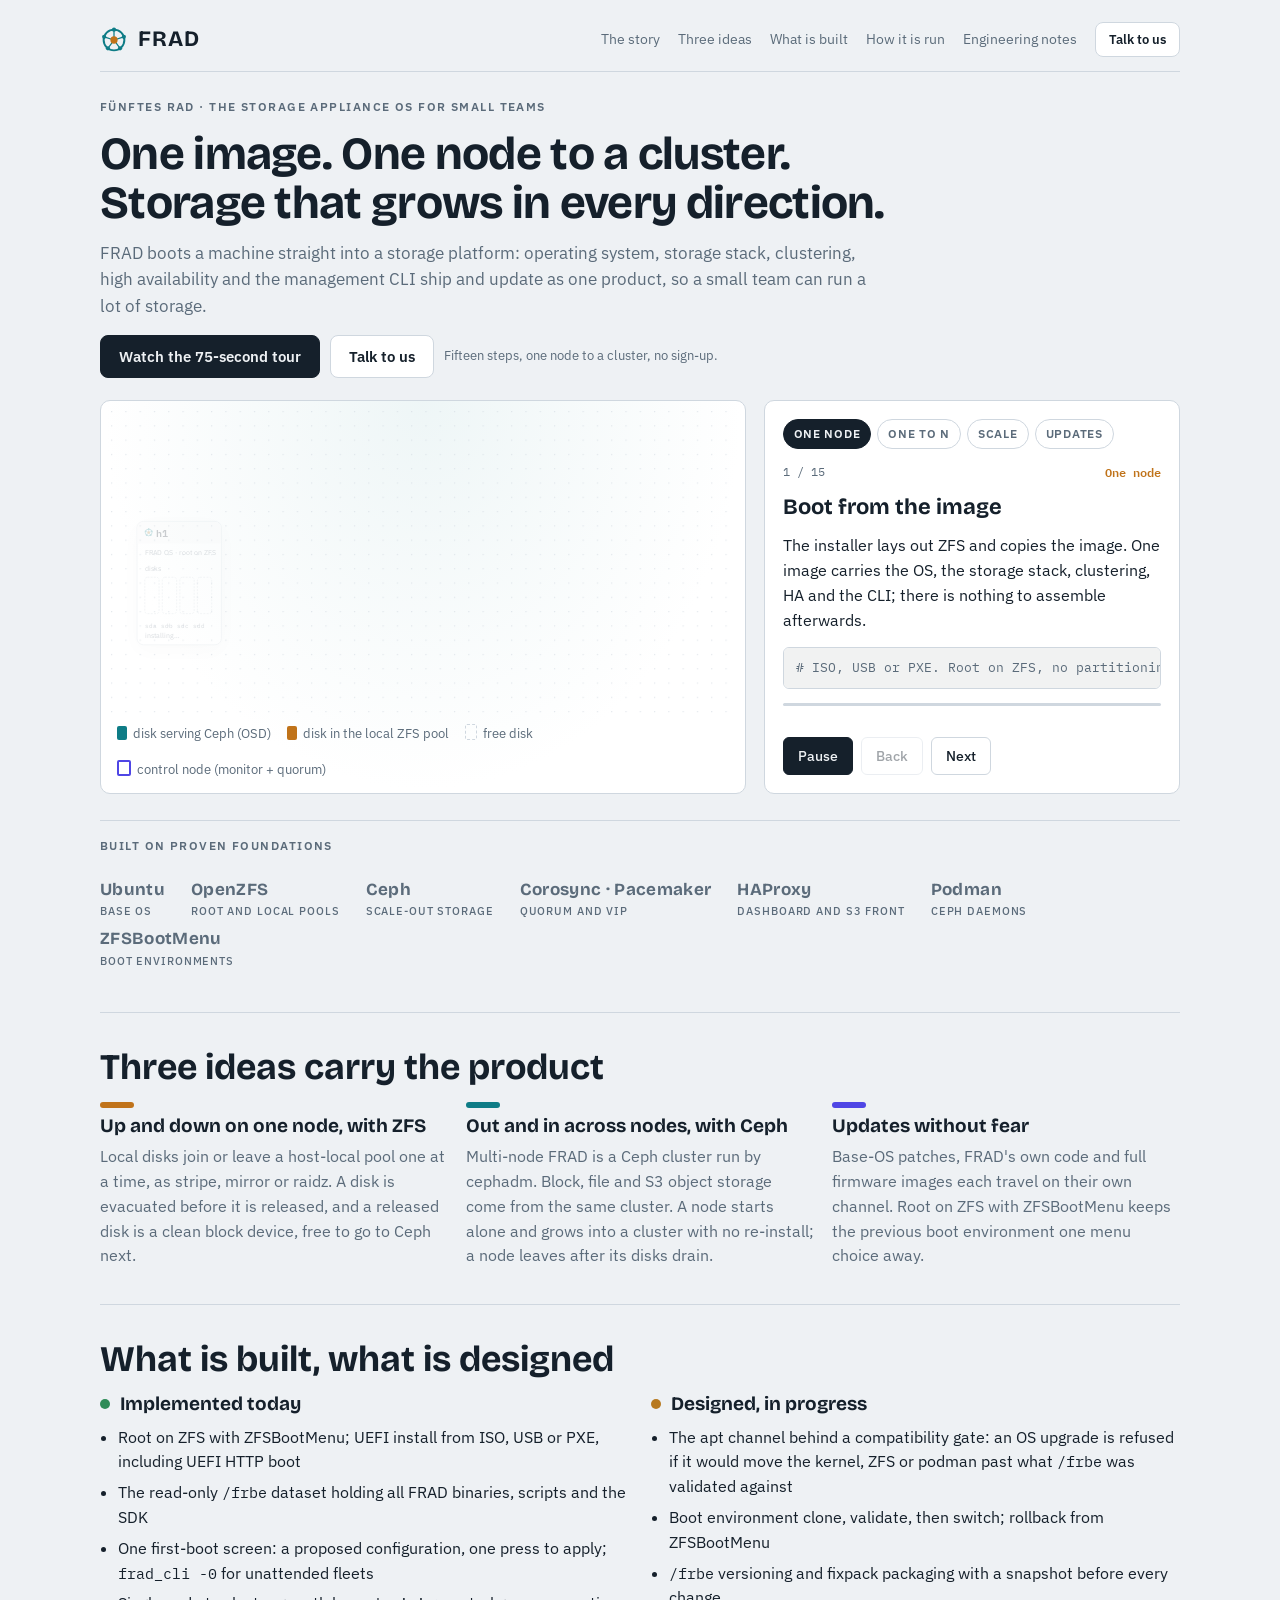
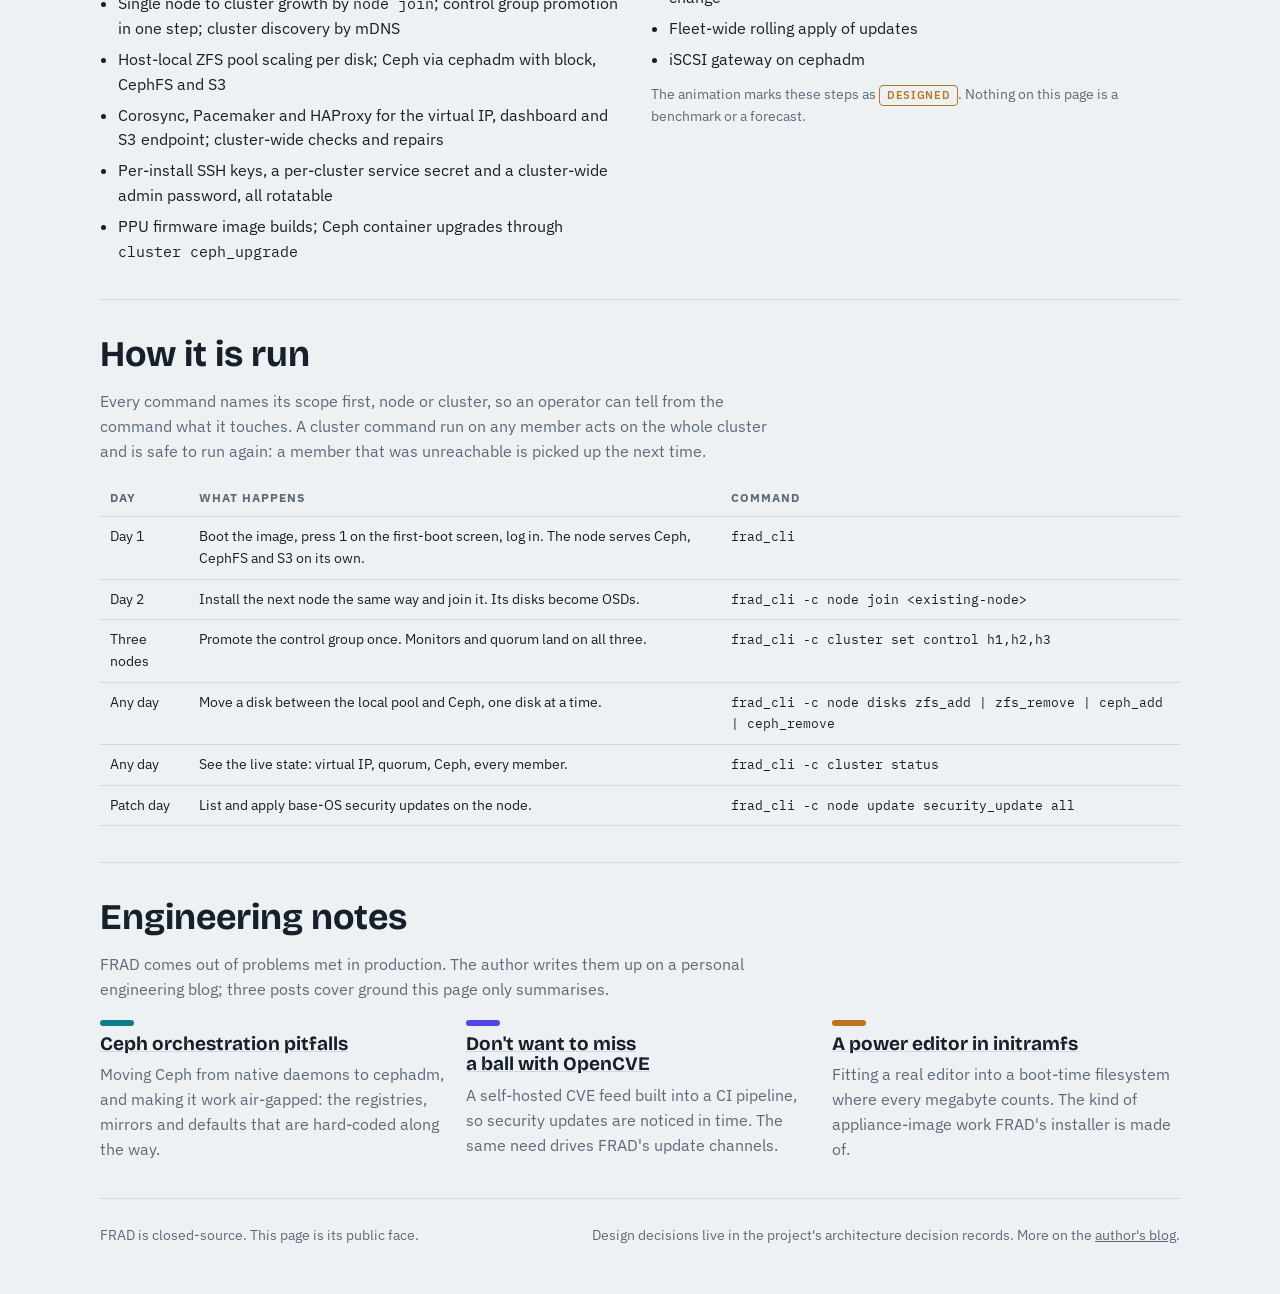
==== v2/index.html @ c3194344 "v2 page: hero buttons, sticky header, built-on strip A second page at /v2/ for comparison; the root " ====
<!doctype html>
<html lang="en">
<head>
<meta charset="utf-8">
<meta name="viewport" content="width=device-width, initial-scale=1">
<meta name="description" content="FRAD: an appliance storage OS. One node grows into a cluster; storage scales up with ZFS and out with Ceph; updates roll back from the boot menu.">
<meta name="color-scheme" content="light dark">
<link rel="icon" type="image/svg+xml" href="../favicon.svg">
<meta property="og:title" content="FRAD Storage OS">
<meta property="og:description" content="One image. One node to a cluster. Storage that grows in every direction.">
<meta property="og:image" content="https://chienpanglee.github.io/frad-site/logo/frad-social.png">
<meta name="twitter:card" content="summary_large_image">
<title>FRAD Storage OS</title>
<link rel="stylesheet" href="https://fonts.googleapis.com/css2?family=Bricolage+Grotesque:opsz,wght@12..96,500;12..96,700&family=IBM+Plex+Sans:wght@400;500;600&family=IBM+Plex+Mono:wght@400;500&display=swap">
<style>
/* Layout: one wide "stage" (the animated cluster) with a narrator panel beside it; prose sections below in a 65ch column. */
:root {
  --bg: #eef1f4;       /* cool paper */
  --panel: #ffffff;
  --fg: #15202b;
  --muted: #5b6b7a;
  --line: #cfd7df;
  --zfs: #c0731a;      /* host-local pool */
  --ceph: #0e7c86;     /* cluster storage */
  --ctl: #4f46e5;      /* control role / VIP */
  --ok: #2e8b57;
  --warn: #b7791f;
  --display: "Bricolage Grotesque", "Helvetica Neue", Arial, sans-serif;
  --body: "IBM Plex Sans", "Segoe UI", system-ui, sans-serif;
  --mono: "IBM Plex Mono", ui-monospace, "SF Mono", Menlo, monospace;
}
@media (prefers-color-scheme: dark) {
  :root:not([data-theme="light"]) {
    --bg: #0f1519; --panel: #171f26; --fg: #e8edf1; --muted: #93a3b1; --line: #2a3640;
    --zfs: #e39a3b; --ceph: #2cb3bf; --ctl: #8b85ff; --ok: #4fbf7f; --warn: #d9a441; color-scheme: dark;
  }
}
:root[data-theme="dark"] {
  --bg: #0f1519; --panel: #171f26; --fg: #e8edf1; --muted: #93a3b1; --line: #2a3640;
  --zfs: #e39a3b; --ceph: #2cb3bf; --ctl: #8b85ff; --ok: #4fbf7f; --warn: #d9a441; color-scheme: dark;
}
* { box-sizing: border-box; }
body { background: var(--bg); color: var(--fg); font-family: var(--body); font-size: 16px; line-height: 1.55; }
.wrap { max-width: 1120px; margin: 0 auto; padding-inline: 20px; padding-block: 0; }
h1, h2, h3 { font-family: var(--display); font-weight: 700; line-height: 1.08; text-wrap: balance; margin: 0; }
h1 { font-size: clamp(30px, 4vw, 46px); letter-spacing: -0.015em; }
h2 { font-size: clamp(26px, 3.2vw, 36px); margin-bottom: 14px; }
h3 { font-size: 19px; font-weight: 700; }
p { margin: 0; }
code, .cmd { font-family: var(--mono); font-size: 0.92em; }
.eyebrow { font-size: 12px; letter-spacing: 0.12em; text-transform: uppercase; color: var(--muted); font-weight: 600; }
a { color: inherit; }
:focus-visible { outline: 2px solid var(--ctl); outline-offset: 2px; }

header.top { display: flex; align-items: center; justify-content: space-between; gap: 16px; padding-block: 14px; border-bottom: 1px solid var(--line); flex-wrap: wrap; position: sticky; top: 0; z-index: 5; background: color-mix(in srgb, var(--bg) 86%, transparent); backdrop-filter: blur(12px); -webkit-backdrop-filter: blur(12px); }
header.top .right { display: flex; align-items: center; gap: 18px; flex-wrap: wrap; }
.wordmark { font-family: var(--display); font-weight: 700; font-size: 22px; letter-spacing: 0.04em; display: flex; align-items: center; gap: 10px; }
.wordmark .mark-svg { display: block; flex: none; }
nav { display: flex; gap: 18px; flex-wrap: wrap; font-size: 14px; }
nav a { text-decoration: none; color: var(--muted); }
.btn { display: inline-flex; align-items: center; gap: 8px; font: 600 15px var(--body); padding: 11px 18px; border-radius: 8px; border: 1px solid var(--line); background: var(--panel); color: var(--fg); text-decoration: none; cursor: pointer; transition: transform 0.15s, border-color 0.2s, background 0.2s; }
.btn:hover { border-color: var(--fg); transform: translateY(-1px); }
.btn.primary { background: var(--fg); color: var(--bg); border-color: var(--fg); }
.btn.primary:hover { background: color-mix(in srgb, var(--fg) 85%, var(--ceph)); }
.btn.small { font-size: 13px; padding: 8px 13px; }
.cta { display: flex; gap: 10px; flex-wrap: wrap; margin-top: 4px; }
.cta .note { align-self: center; font-size: 13px; color: var(--muted); }
nav a:hover { color: var(--fg); }

.hero { padding-block: 26px 6px; display: grid; gap: 12px; max-width: 980px; }
.hero .lead { font-size: 17px; color: var(--muted); max-width: 78ch; }

/* The stage */
.stage { display: grid; grid-template-columns: minmax(0, 1.55fr) minmax(280px, 1fr); gap: 18px; margin-block: 16px 56px; scroll-margin-top: 12px; }
.scene, .narr { background: var(--panel); border: 1px solid var(--line); border-radius: 10px; min-width: 0; }
.scene { padding: 10px; background: radial-gradient(ellipse at 50% 0%, color-mix(in srgb, var(--ceph) 7%, var(--panel)), var(--panel) 70%); }
.scene svg { width: 100%; height: auto; display: block; }
.narr { padding: 18px; display: flex; flex-direction: column; gap: 14px; }
.tabs { display: flex; gap: 6px; flex-wrap: wrap; }
.tabs button { font: 600 12px/1 var(--body); letter-spacing: 0.06em; text-transform: uppercase; padding: 8px 10px; border-radius: 999px; border: 1px solid var(--line); background: transparent; color: var(--muted); cursor: pointer; }
.tabs button[aria-selected="true"] { background: var(--fg); color: var(--bg); border-color: var(--fg); }
.narr .stepno { font-family: var(--mono); font-size: 12px; color: var(--muted); display: flex; justify-content: space-between; }
.narr h3 { font-size: 22px; }
.narr p.text { color: var(--fg); min-height: 5.5em; }
.chip { display: inline-block; font: 600 11px/1 var(--body); letter-spacing: 0.06em; text-transform: uppercase; padding: 4px 7px; border-radius: 4px; border: 1px solid var(--warn); color: var(--warn); margin-left: 8px; vertical-align: middle; }
.cmd { background: color-mix(in srgb, var(--fg) 6%, var(--panel)); border: 1px solid var(--line); border-radius: 6px; padding: 10px 12px; overflow-x: auto; white-space: pre; font-size: 13px; }
.cmd .prompt { color: var(--muted); }
.ctrl { display: flex; gap: 8px; align-items: center; margin-top: auto; flex-wrap: wrap; }
.ctrl button { font: 500 14px var(--body); padding: 9px 14px; border-radius: 6px; border: 1px solid var(--line); background: var(--panel); color: var(--fg); cursor: pointer; }
.ctrl button.primary { background: var(--fg); color: var(--bg); border-color: var(--fg); }
.ctrl button:disabled { opacity: 0.4; cursor: default; }
.progress { height: 3px; background: var(--line); border-radius: 2px; overflow: hidden; }
.progress i { display: block; height: 100%; width: 0; transition: width 0.3s; }

/* SVG parts */
svg text { font-family: var(--body); fill: var(--fg); }
svg .mono { font-family: var(--mono); }
svg .muted { fill: var(--muted); }
svg .dots { fill: var(--line); }
.scene svg { overflow: visible; }
svg .node { transition: opacity 0.5s ease, transform 0.7s cubic-bezier(.2,.8,.2,1); }
svg .node .inner { transition: transform 0.7s cubic-bezier(.2,.8,.2,1), opacity 0.5s ease; }
svg .node.enter .inner { opacity: 0; transform: translate(40px, 0) scale(0.96); }
svg .node.leaving .inner { opacity: 0; transform: translate(0, 34px) scale(0.96); }
svg .node .box { fill: var(--panel); stroke: var(--line); stroke-width: 1.5; transition: stroke 0.4s, filter 0.5s; filter: drop-shadow(0 8px 16px color-mix(in srgb, var(--fg) 9%, transparent)); }
svg .node .cap { fill: color-mix(in srgb, var(--fg) 4%, var(--panel)); }
svg .node.ctl .box { stroke: var(--ctl); stroke-width: 2.5; filter: drop-shadow(0 10px 20px color-mix(in srgb, var(--ctl) 30%, transparent)); }
svg .node .mon { opacity: 0; transform: translateY(-8px); transition: opacity 0.4s, transform 0.5s cubic-bezier(.2,.8,.2,1); }
svg .node.ctl .mon { opacity: 1; transform: none; }
svg .disk { fill: transparent; stroke: var(--line); stroke-width: 1.5; stroke-dasharray: 3 2; transition: fill 0.5s, stroke 0.5s; transform-box: fill-box; transform-origin: center; }
svg .disk.ceph { fill: var(--ceph); stroke: var(--ceph); stroke-dasharray: none; }
svg .disk.zfs { fill: var(--zfs); stroke: var(--zfs); stroke-dasharray: none; }
svg .disk.hot { stroke: var(--fg); stroke-width: 2.5; animation: pop 0.7s cubic-bezier(.2,.8,.2,1); }
svg .hl { fill: #fff; opacity: 0; transition: opacity 0.5s; pointer-events: none; }
svg .hl.on { opacity: 0.28; }
@keyframes pop { 0% { transform: scale(1); } 35% { transform: scale(1.16); } 100% { transform: scale(1); } }
svg .bus { fill: none; stroke: var(--ceph); stroke-width: 2.5; opacity: 0; transition: opacity 0.5s, d 0.7s cubic-bezier(.2,.8,.2,1); }
svg .bus.on { opacity: 1; }
svg .flow { fill: none; stroke: color-mix(in srgb, var(--ceph) 45%, var(--panel)); stroke-width: 2.5; stroke-dasharray: 5 15; stroke-linecap: round; animation: flow 1.4s linear infinite; }
@keyframes flow { to { stroke-dashoffset: -20; } }
svg .busLabel { opacity: 0; transition: opacity 0.5s; }
svg .busLabel.on { opacity: 1; }
svg .tick { stroke: var(--ceph); stroke-width: 2; transition: opacity 0.5s; }
svg .tick.enter, svg .tick.leaving { opacity: 0; }
svg .vip { opacity: 0; transform: translateY(8px); transition: opacity 0.5s, transform 0.6s cubic-bezier(.2,.8,.2,1); }
svg .vip.on { opacity: 1; transform: none; }
svg .vip .pill { fill: var(--ctl); filter: drop-shadow(0 6px 14px color-mix(in srgb, var(--ctl) 40%, transparent)); }
svg .vip .halo { fill: none; stroke: var(--ctl); stroke-width: 2; transform-box: fill-box; transform-origin: center; animation: halo 2.6s ease-out infinite; }
@keyframes halo { 0% { transform: scale(1); opacity: 0.55; } 100% { transform: scale(1.18, 1.7); opacity: 0; } }
svg .vip text { fill: #fff; }
svg .vip line { stroke: var(--ctl); stroke-width: 1.5; stroke-dasharray: 4 3; }
svg .svc { opacity: 0; transform: translateY(-10px); transition: opacity 0.5s, transform 0.5s cubic-bezier(.2,.8,.2,1); }
svg .svc.on { opacity: 1; transform: none; }
svg .svc rect { fill: color-mix(in srgb, var(--ceph) 14%, var(--panel)); stroke: var(--ceph); }
svg .svc .led { fill: var(--ok); animation: blink 2s ease-in-out infinite; }
@keyframes blink { 50% { opacity: 0.35; } }
svg .fb { opacity: 0; transform: translateX(18px); transition: opacity 0.45s, transform 0.55s cubic-bezier(.2,.8,.2,1); }
svg .fb.on { opacity: 1; transform: none; }
svg .fb .screen { fill: #0f171d; stroke: #2a3a45; filter: drop-shadow(0 10px 22px color-mix(in srgb, var(--fg) 20%, transparent)); }
svg .fb .bar { fill: #1b2731; }
svg .fb text { fill: #d6e2ea; }
svg .fb text.apply { fill: #7fe0a0; }
svg .fb .cursor { fill: #7fe0a0; animation: blink 1s steps(1) infinite; }
svg .fb .lead { stroke: var(--fg); stroke-width: 1.5; }
svg .upd { pointer-events: none; }
svg .upd .pane-g { transition: opacity 0.45s, transform 0.5s cubic-bezier(.2,.8,.2,1); }
svg .upd .pane-g.enter { opacity: 0; transform: translateY(12px); }
svg .upd .pane-g.out { opacity: 0; transform: translateY(-12px); }
svg .upd .pane { fill: var(--panel); stroke: var(--line); filter: drop-shadow(0 10px 24px color-mix(in srgb, var(--fg) 10%, transparent)); }
svg .upd .be { fill: color-mix(in srgb, var(--fg) 5%, var(--panel)); stroke: var(--line); stroke-width: 1.5; }
svg .upd .be.run { stroke: var(--ok); stroke-width: 2.5; filter: drop-shadow(0 0 10px color-mix(in srgb, var(--ok) 35%, transparent)); }
svg .upd .be.bad { stroke: var(--warn); stroke-dasharray: 4 3; }
svg .upd .frbe { fill: color-mix(in srgb, var(--zfs) 16%, var(--panel)); stroke: var(--zfs); stroke-width: 1.5; }
svg .upd .lane { stroke: var(--muted); stroke-width: 1.5; }
svg .upd .row { opacity: 0; transform: translateY(8px); animation: rise 0.5s cubic-bezier(.2,.8,.2,1) forwards; }
@keyframes rise { to { opacity: 1; transform: none; } }
svg .dimmed { opacity: 0.22; }
.narr .fade { animation: fadeup 0.45s cubic-bezier(.2,.8,.2,1); }
@keyframes fadeup { from { opacity: 0; transform: translateY(6px); } to { opacity: 1; transform: none; } }
.stage { --accent: var(--ctl); }
.progress i { background: var(--accent); }
.narr .stepno #chapname { color: var(--accent); font-weight: 600; }
.legend { display: flex; gap: 16px; flex-wrap: wrap; font-size: 13px; color: var(--muted); padding: 8px 6px 2px; }
.legend span::before { content: ""; display: inline-block; width: 10px; height: 14px; border-radius: 2px; margin-right: 6px; vertical-align: -2px; }
.legend .l-ceph::before { background: var(--ceph); }
.legend .l-zfs::before { background: var(--zfs); }
.legend .l-free::before { border: 1.5px dashed var(--line); }
.legend .l-ctl::before { border: 2px solid var(--ctl); height: 12px; }

/* Prose sections */
section { padding-block: 36px; border-top: 1px solid var(--line); }
.builton { display: flex; align-items: center; gap: 22px; flex-wrap: wrap; margin: -30px 0 44px; padding: 16px 0 0; border-top: 1px solid var(--line); }
.builton .eyebrow { flex: none; }
.builton ul { list-style: none; margin: 0; padding: 0; display: flex; gap: 8px 26px; flex-wrap: wrap; }
.builton li { font-family: var(--display); font-weight: 700; font-size: 17px; letter-spacing: 0.02em; color: var(--muted); white-space: nowrap; transition: color 0.2s; }
.builton li:hover { color: var(--fg); }
.builton li small { font: 500 11px var(--body); letter-spacing: 0.08em; text-transform: uppercase; display: block; color: var(--muted); margin-top: 1px; }
.cols { display: grid; grid-template-columns: repeat(3, minmax(0, 1fr)); gap: 18px; }
.col { display: grid; gap: 8px; align-content: start; }
.col .mark { width: 34px; height: 6px; border-radius: 3px; }
.col p { color: var(--muted); }
.col h3 a { text-decoration-color: var(--line); }
.col h3 a:hover { text-decoration-color: currentColor; }
.two { display: grid; grid-template-columns: repeat(2, minmax(0, 1fr)); gap: 22px; }
ul.plain { margin: 0; padding-left: 18px; display: grid; gap: 6px; }
.status h3 { display: flex; align-items: center; gap: 10px; margin-bottom: 10px; }
.status .dot { width: 10px; height: 10px; border-radius: 50%; display: inline-block; }
.prose { max-width: 68ch; display: grid; gap: 12px; }
.prose p { color: var(--muted); }
table { border-collapse: collapse; width: 100%; font-size: 14px; }
th, td { text-align: left; padding: 9px 10px; border-bottom: 1px solid var(--line); vertical-align: top; }
th { font-size: 12px; letter-spacing: 0.08em; text-transform: uppercase; color: var(--muted); }
.tablewrap { overflow-x: auto; }
footer { padding-block: 26px 40px; border-top: 1px solid var(--line); color: var(--muted); font-size: 14px; display: flex; justify-content: space-between; gap: 14px; flex-wrap: wrap; }

@media (max-width: 860px) {
  .stage { grid-template-columns: 1fr; }
  .cols, .two { grid-template-columns: 1fr; }
}
@media (prefers-reduced-motion: reduce) {
  svg *, .progress i, .narr .fade { transition: none !important; animation: none !important; }
}
</style>
</head>
<body>

<div class="wrap">
<header class="top">
  <div class="wordmark"><svg class="mark-svg" viewBox="0 0 100 100" width="28" height="28" aria-hidden="true"><circle cx="50" cy="50" r="37" fill="none" stroke="var(--ceph)" stroke-width="7"/><line x1="50" y1="50" x2="50.0" y2="13.0" stroke="var(--ceph)" stroke-width="4.5" stroke-linecap="round"/><circle cx="50.0" cy="13.0" r="7.5" fill="var(--ceph)"/><line x1="50" y1="50" x2="85.2" y2="38.6" stroke="var(--ceph)" stroke-width="4.5" stroke-linecap="round"/><circle cx="85.2" cy="38.6" r="7.5" fill="var(--ceph)"/><line x1="50" y1="50" x2="71.7" y2="79.9" stroke="var(--ceph)" stroke-width="4.5" stroke-linecap="round"/><circle cx="71.7" cy="79.9" r="7.5" fill="var(--ceph)"/><line x1="50" y1="50" x2="28.3" y2="79.9" stroke="var(--ceph)" stroke-width="4.5" stroke-linecap="round"/><circle cx="28.3" cy="79.9" r="7.5" fill="var(--ceph)"/><line x1="50" y1="50" x2="14.8" y2="38.6" stroke="var(--ceph)" stroke-width="4.5" stroke-linecap="round"/><circle cx="14.8" cy="38.6" r="7.5" fill="var(--ceph)"/><circle cx="50" cy="50" r="13" fill="var(--zfs)"/></svg>FRAD</div>
  <div class="right">
    <nav>
      <a href="#story">The story</a>
      <a href="#ideas">Three ideas</a>
      <a href="#status">What is built</a>
      <a href="#run">How it is run</a>
      <a href="#notes">Engineering notes</a>
    </nav>
    <a class="btn small" href="mailto:lee.chienpang@gmail.com?subject=FRAD">Talk to us</a>
  </div>
</header>

<div class="hero">
  <div class="eyebrow">Fünftes Rad · the storage appliance OS for small teams</div>
  <h1>One image. One node to a cluster. Storage that grows in every direction.</h1>
  <p class="lead">FRAD boots a machine straight into a storage platform: operating system, storage stack, clustering, high availability and the management CLI ship and update as one product, so a small team can run a lot of storage.</p>
  <div class="cta">
    <a class="btn primary" href="#story" id="tour">Watch the 75-second tour</a>
    <a class="btn" href="mailto:lee.chienpang@gmail.com?subject=FRAD">Talk to us</a>
    <span class="note">Fifteen steps, one node to a cluster, no sign-up.</span>
  </div>
</div>

<div class="stage" id="story">
  <div class="scene">
    <svg id="svg" viewBox="0 0 960 470" role="img" aria-label="Animated FRAD cluster: nodes, disks, control role, storage pools and boot environments">
      <defs>
        <pattern id="dots" width="22" height="22" patternUnits="userSpaceOnUse"><circle class="dots" cx="1" cy="1" r="1"></circle></pattern>
      </defs>
      <rect width="960" height="470" fill="url(#dots)" opacity="0.7"></rect>
      <g id="svc" class="svc">
        <rect x="40" y="18" width="346" height="34" rx="17"></rect>
        <circle class="led" cx="60" cy="35" r="4"></circle>
        <text x="72" y="40" font-size="13">Live on the cluster:</text>
        <text x="194" y="40" font-size="13" class="mono">CephFS · S3 · Dashboard</text>
      </g>
      <g id="vip" class="vip"></g>
      <g id="busg" class="bus"><path id="bus" class="bus on" d="M 480 130 H 480"></path><path id="flow" class="flow" d="M 480 130 H 480"></path></g>
      <text id="busLabel" class="busLabel muted" x="900" y="122" font-size="11" text-anchor="end">cluster network · Ceph</text>
      <g id="ticks"></g>
      <g id="nodes"></g>
      <g id="fb" class="fb"></g>
      <g id="upd" class="upd"></g>
      <text id="empty" class="muted" x="480" y="250" font-size="14" text-anchor="middle">A machine, waiting for an image.</text>
    </svg>
    <div class="legend">
      <span class="l-ceph">disk serving Ceph (OSD)</span>
      <span class="l-zfs">disk in the local ZFS pool</span>
      <span class="l-free">free disk</span>
      <span class="l-ctl">control node (monitor + quorum)</span>
    </div>
  </div>
  <div class="narr">
    <div class="tabs" role="tablist" id="tabs"></div>
    <div class="stepno"><span id="stepno">1 / 15</span><span id="chapname"></span></div>
    <h3 id="title"></h3>
    <p class="text" id="text"></p>
    <div class="cmd" id="cmd"></div>
    <div class="progress"><i id="bar"></i></div>
    <div class="ctrl">
      <button id="play" class="primary" type="button">Play</button>
      <button id="prev" type="button">Back</button>
      <button id="next" type="button">Next</button>
    </div>
  </div>
</div>

<div class="builton" aria-label="Built on">
  <span class="eyebrow">Built on proven foundations</span>
  <ul>
    <li>Ubuntu<small>base OS</small></li>
    <li>OpenZFS<small>root and local pools</small></li>
    <li>Ceph<small>scale-out storage</small></li>
    <li>Corosync · Pacemaker<small>quorum and VIP</small></li>
    <li>HAProxy<small>dashboard and S3 front</small></li>
    <li>Podman<small>Ceph daemons</small></li>
    <li>ZFSBootMenu<small>boot environments</small></li>
  </ul>
</div>

<section id="ideas">
  <h2>Three ideas carry the product</h2>
  <div class="cols">
    <div class="col">
      <div class="mark" style="background: var(--zfs)"></div>
      <h3>Up and down on one node, with ZFS</h3>
      <p>Local disks join or leave a host-local pool one at a time, as stripe, mirror or raidz. A disk is evacuated before it is released, and a released disk is a clean block device, free to go to Ceph next.</p>
    </div>
    <div class="col">
      <div class="mark" style="background: var(--ceph)"></div>
      <h3>Out and in across nodes, with Ceph</h3>
      <p>Multi-node FRAD is a Ceph cluster run by cephadm. Block, file and S3 object storage come from the same cluster. A node starts alone and grows into a cluster with no re-install; a node leaves after its disks drain.</p>
    </div>
    <div class="col">
      <div class="mark" style="background: var(--ctl)"></div>
      <h3>Updates without fear</h3>
      <p>Base-OS patches, FRAD's own code and full firmware images each travel on their own channel. Root on ZFS with ZFSBootMenu keeps the previous boot environment one menu choice away.</p>
    </div>
  </div>
</section>

<section id="status">
  <h2>What is built, what is designed</h2>
  <div class="two status">
    <div>
      <h3><span class="dot" style="background: var(--ok)"></span>Implemented today</h3>
      <ul class="plain">
        <li>Root on ZFS with ZFSBootMenu; UEFI install from ISO, USB or PXE, including UEFI HTTP boot</li>
        <li>The read-only <code>/frbe</code> dataset holding all FRAD binaries, scripts and the SDK</li>
        <li>One first-boot screen: a proposed configuration, one press to apply; <code>frad_cli -0</code> for unattended fleets</li>
        <li>Single node to cluster growth by <code>node join</code>; control group promotion in one step; cluster discovery by mDNS</li>
        <li>Host-local ZFS pool scaling per disk; Ceph via cephadm with block, CephFS and S3</li>
        <li>Corosync, Pacemaker and HAProxy for the virtual IP, dashboard and S3 endpoint; cluster-wide checks and repairs</li>
        <li>Per-install SSH keys, a per-cluster service secret and a cluster-wide admin password, all rotatable</li>
        <li>PPU firmware image builds; Ceph container upgrades through <code>cluster ceph_upgrade</code></li>
      </ul>
    </div>
    <div>
      <h3><span class="dot" style="background: var(--warn)"></span>Designed, in progress</h3>
      <ul class="plain">
        <li>The apt channel behind a compatibility gate: an OS upgrade is refused if it would move the kernel, ZFS or podman past what <code>/frbe</code> was validated against</li>
        <li>Boot environment clone, validate, then switch; rollback from ZFSBootMenu</li>
        <li><code>/frbe</code> versioning and fixpack packaging with a snapshot before every change</li>
        <li>Fleet-wide rolling apply of updates</li>
        <li>iSCSI gateway on cephadm</li>
      </ul>
      <p style="color: var(--muted); margin-top: 12px; font-size: 14px">The animation marks these steps as <span class="chip" style="margin-left:0">designed</span>. Nothing on this page is a benchmark or a forecast.</p>
    </div>
  </div>
</section>

<section id="run">
  <h2>How it is run</h2>
  <div class="prose">
    <p>Every command names its scope first, node or cluster, so an operator can tell from the command what it touches. A cluster command run on any member acts on the whole cluster and is safe to run again: a member that was unreachable is picked up the next time.</p>
  </div>
  <div class="tablewrap" style="margin-top: 16px">
    <table>
      <tr><th>Day</th><th>What happens</th><th>Command</th></tr>
      <tr><td>Day 1</td><td>Boot the image, press 1 on the first-boot screen, log in. The node serves Ceph, CephFS and S3 on its own.</td><td><code>frad_cli</code></td></tr>
      <tr><td>Day 2</td><td>Install the next node the same way and join it. Its disks become OSDs.</td><td><code>frad_cli -c node join &lt;existing-node&gt;</code></td></tr>
      <tr><td>Three nodes</td><td>Promote the control group once. Monitors and quorum land on all three.</td><td><code>frad_cli -c cluster set control h1,h2,h3</code></td></tr>
      <tr><td>Any day</td><td>Move a disk between the local pool and Ceph, one disk at a time.</td><td><code>frad_cli -c node disks zfs_add | zfs_remove | ceph_add | ceph_remove</code></td></tr>
      <tr><td>Any day</td><td>See the live state: virtual IP, quorum, Ceph, every member.</td><td><code>frad_cli -c cluster status</code></td></tr>
      <tr><td>Patch day</td><td>List and apply base-OS security updates on the node.</td><td><code>frad_cli -c node update security_update all</code></td></tr>
    </table>
  </div>
</section>

<section id="notes">
  <h2>Engineering notes</h2>
  <div class="prose">
    <p>FRAD comes out of problems met in production. The author writes them up on a personal engineering blog; three posts cover ground this page only summarises.</p>
  </div>
  <div class="cols" style="margin-top: 18px">
    <div class="col">
      <div class="mark" style="background: var(--ceph)"></div>
      <h3><a href="https://chienpanglee.github.io/posts/ceph-orchestration-pitfalls/">Ceph orchestration pitfalls</a></h3>
      <p>Moving Ceph from native daemons to cephadm, and making it work air-gapped: the registries, mirrors and defaults that are hard-coded along the way.</p>
    </div>
    <div class="col">
      <div class="mark" style="background: var(--ctl)"></div>
      <h3><a href="https://chienpanglee.github.io/posts/Dont-want-to-miss-a-ball-with-OpenCVE/">Don't want to miss a ball with OpenCVE</a></h3>
      <p>A self-hosted CVE feed built into a CI pipeline, so security updates are noticed in time. The same need drives FRAD's update channels.</p>
    </div>
    <div class="col">
      <div class="mark" style="background: var(--zfs)"></div>
      <h3><a href="https://chienpanglee.github.io/posts/small-footprint-of-a-power-editor-in-initramfs/">A power editor in initramfs</a></h3>
      <p>Fitting a real editor into a boot-time filesystem where every megabyte counts. The kind of appliance-image work FRAD's installer is made of.</p>
    </div>
  </div>
</section>

<footer>
  <span>FRAD is closed-source. This page is its public face.</span>
  <span>Design decisions live in the project's architecture decision records. More on the <a href="https://chienpanglee.github.io/">author's blog</a>.</span>
</footer>
</div>

<script>
(function () {
  'use strict';
  var NODE_W = 130, NODE_H = 190, NODE_Y = 170, GAP = 150, X0 = 40;
  var chapters = ['One node', 'One to N', 'Scale', 'Updates'];
  var slugs = ['one-node', 'one-to-n', 'scale', 'updates'];   // deep links: #scale, #step-9

  // Each step mutates a plain state; the state at step i is the replay of steps 0..i.
  function node(id) { return { id: id, control: false, disks: ['free', 'free', 'free', 'free'], dim: false }; }
  function findNode(s, id) { for (var i = 0; i < s.nodes.length; i++) if (s.nodes[i].id === id) return s.nodes[i]; return null; }
  function allCeph(n) { n.disks = ['ceph', 'ceph', 'ceph', 'free']; }

  var steps = [
    { ch: 0, title: 'Boot from the image', cmd: '# ISO, USB or PXE. Root on ZFS, no partitioning questions.',
      text: 'The installer lays out ZFS and copies the image. One image carries the OS, the storage stack, clustering, HA and the CLI; there is nothing to assemble afterwards.',
      run: function (s) { var n = node('h1'); n.dim = true; s.nodes.push(n); } },
    { ch: 0, title: 'One screen, one press', cmd: 'frad_cli\n# first login: the node proposes its configuration. Press 1.',
      text: 'The node proposes its own setup: host name, network, cluster new or join, virtual IP, time. Press 1 and it is applied. Fleets and PXE farms run frad_cli -0 and never see the screen.',
      run: function (s) { s.fb = 'h1'; findNode(s, 'h1').dim = false; } },
    { ch: 0, title: 'A storage node, by itself', cmd: 'frad_cli -c node status',
      text: 'Ceph is up with the local disks as OSDs. CephFS, S3 and the dashboard are live. A single node is useful on day one, and it already behaves like a one-member cluster.',
      run: function (s) { s.fb = null; allCeph(findNode(s, 'h1')); s.svc = true; } },

    { ch: 1, title: 'A second node joins', cmd: 'frad_cli -c node join 10.0.0.11',
      text: 'The join handshake sets up SSH trust with every member, registers the node with ceph orch and pulls the cluster’s configuration and credentials. Its disks become OSDs.',
      run: function (s) { var n = node('h2'); allCeph(n); s.nodes.push(n); s.bus = true; } },
    { ch: 1, title: 'A third node joins', cmd: 'frad_cli -c node join 10.0.0.11',
      text: 'No re-install, no hand-written configuration. Nodes find each other by mDNS, so the first-boot screen on a new machine already proposes: join.',
      run: function (s) { var n = node('h3'); allCeph(n); s.nodes.push(n); } },
    { ch: 1, title: 'One step makes it resilient', cmd: 'frad_cli -c cluster set control h1,h2,h3',
      text: 'Ceph monitors and the Pacemaker quorum are placed on three nodes at once, and the cluster virtual IP fails over between them. The last control node can never be demoted by accident.',
      run: function (s) { ['h1', 'h2', 'h3'].forEach(function (id) { findNode(s, id).control = true; }); s.vip = true; } },
    { ch: 1, title: '… and so on to N', cmd: 'frad_cli -c node join 10.0.0.10    # on each new node',
      text: 'Every further node is the same command. Capacity, CephFS and S3 grow with the disks that arrive. Control stays with three nodes; the rest just bring storage.',
      run: function (s) { ['h4', 'h5', 'h6'].forEach(function (id) { var n = node(id); n.disks = ['ceph', 'ceph', 'free', 'free']; s.nodes.push(n); }); } },

    { ch: 2, title: 'Up: local disks join dpool (ZFS)', cmd: 'frad_cli -c node disks zfs_add dpool mirror /dev/sdc /dev/sdd',
      text: 'Local disks join a host-local ZFS pool one vdev at a time, as stripe, mirror or raidz. Which backend a disk serves is the operator’s per-disk choice, never inferred from the node’s role.',
      run: function (s) { var n = findNode(s, 'h4'); n.disks[2] = 'zfs'; n.disks[3] = 'zfs'; s.hot = 'h4:2,3'; } },
    { ch: 2, title: 'Down: a disk leaves, data first', cmd: 'frad_cli -c node disks zfs_remove /dev/sdd',
      text: 'The disk is evacuated onto its siblings before it is released. FRAD refuses what OpenZFS cannot do and never drops the last vdev by accident.',
      run: function (s) { findNode(s, 'h4').disks[3] = 'free'; s.hot = 'h4:3'; } },
    { ch: 2, title: 'Out: the same disk goes to Ceph', cmd: 'frad_cli -c node disks ceph_add /dev/sdd',
      text: 'A released disk is a clean block device. The same disk can serve Ceph as an OSD today and come back to the local pool tomorrow. Capacity moves between the two backends disk by disk.',
      run: function (s) { findNode(s, 'h4').disks[3] = 'ceph'; s.hot = 'h4:3'; } },
    { ch: 2, title: 'In: a node leaves the cluster', cmd: 'frad_cli -c cluster remove_node h6',
      text: 'Its OSDs drain onto the rest of the cluster, then the node is removed. Capacity goes out and in one node at a time, while the other nodes keep serving.',
      run: function (s) { s.hot = null; s.nodes = s.nodes.filter(function (n) { return n.id !== 'h6'; }); } },

    { ch: 3, title: 'Three channels, three speeds', cmd: 'frad_cli -c node update security_list',
      text: 'Base-OS security fixes, FRAD’s own code and whole firmware images each travel on their own channel, so a kernel CVE never waits for a firmware release, and a FRAD fix never re-images the base OS.',
      run: function (s) { s.upd = 'channels'; } },
    { ch: 3, title: 'Clone, validate, then switch', designed: true, cmd: 'frad_cli -c node update security_update all',
      text: 'The upgrade is applied to a clone of the running boot environment and checked there. Only then does the clone become the boot target. The running system is never patched in place.',
      run: function (s) { s.upd = 'clone'; } },
    { ch: 3, title: 'Rollback is one menu away', designed: true, cmd: '# ZFSBootMenu: pick the previous boot environment',
      text: 'A bad upgrade is undone by booting the previous environment. There is nothing to restore and nothing to rebuild; the old root is still there, untouched.',
      run: function (s) { s.upd = 'rollback'; } },
    { ch: 3, title: 'FRAD’s code is fenced off', cmd: '# /frbe: read-only dataset, a snapshot before every fixpack',
      text: 'Everything FRAD adds lives in its own read-only dataset. apt cannot touch it and a fixpack cannot touch the base OS, so the two fast channels cannot collide. Ceph itself upgrades in place with cluster ceph_upgrade.',
      run: function (s) { s.upd = 'frbe'; } }
  ];

  function stateAt(i) {
    var s = { nodes: [], fb: null, svc: false, bus: false, vip: false, hot: null, upd: null };
    for (var k = 0; k <= i; k++) steps[k].run(s);
    return s;
  }

  var svg = document.getElementById('svg');
  var gNodes = document.getElementById('nodes'), gTicks = document.getElementById('ticks');
  var gVip = document.getElementById('vip'), gFb = document.getElementById('fb'), gUpd = document.getElementById('upd');
  var NS = 'http://www.w3.org/2000/svg';
  function el(tag, attrs, parent) {
    var e = document.createElementNS(NS, tag);
    for (var k in attrs) if (attrs.hasOwnProperty(k)) e.setAttribute(k, attrs[k]);
    if (parent) parent.appendChild(e);
    return e;
  }
  function txt(parent, x, y, s, attrs) {
    var t = el('text', attrs || {}, parent); t.setAttribute('x', x); t.setAttribute('y', y); t.textContent = s; return t;
  }
  var reduced = window.matchMedia && window.matchMedia('(prefers-reduced-motion: reduce)').matches;

  function nodeX(idx) { return X0 + idx * GAP; }
  var MARK = 'M50 13a37 37 0 1 1 0 74a37 37 0 1 1 0-74';

  function miniMark(parent, x, y, sc) {
    var g = el('g', { transform: 'translate(' + x + ' ' + y + ') scale(' + sc + ')' }, parent);
    el('circle', { cx: 50, cy: 50, r: 37, fill: 'none', stroke: 'var(--ceph)', 'stroke-width': 9 }, g);
    for (var k = 0; k < 5; k++) {
      var a = (-90 + k * 72) * Math.PI / 180, px = 50 + 37 * Math.cos(a), py = 50 + 37 * Math.sin(a);
      el('line', { x1: 50, y1: 50, x2: px.toFixed(1), y2: py.toFixed(1), stroke: 'var(--ceph)', 'stroke-width': 6, 'stroke-linecap': 'round' }, g);
      el('circle', { cx: px.toFixed(1), cy: py.toFixed(1), r: 9, fill: 'var(--ceph)' }, g);
    }
    el('circle', { cx: 50, cy: 50, r: 14, fill: 'var(--zfs)' }, g);
  }

  function buildNode(n) {
    var g = el('g', { 'class': 'node enter', 'data-id': n.id }, gNodes);
    var in_ = el('g', { 'class': 'inner' }, g);
    el('rect', { 'class': 'box', x: 0, y: 0, width: NODE_W, height: NODE_H, rx: 10 }, in_);
    el('path', { 'class': 'cap', d: 'M10 0.75H' + (NODE_W - 10) + 'a9.25 9.25 0 0 1 9.25 9.25V34H0.75V10A9.25 9.25 0 0 1 10 0.75Z' }, in_);
    miniMark(in_, 11, 10, 0.14);
    txt(in_, 30, 24, n.id, { 'class': 'mono', 'font-size': 15, 'font-weight': 600 });
    var mon = el('g', { 'class': 'mon' }, in_);
    el('rect', { x: 76, y: 9, width: 44, height: 18, rx: 9, fill: 'var(--ctl)' }, mon);
    txt(mon, 98, 22, 'control', { 'font-size': 10, 'text-anchor': 'middle', fill: '#fff', 'font-weight': 600 });
    txt(in_, 12, 52, 'FRAD OS · root on ZFS', { 'class': 'muted', 'font-size': 10.5 });
    txt(in_, 12, 76, 'disks', { 'class': 'muted', 'font-size': 10.5 });
    for (var i = 0; i < 4; i++) {
      el('rect', { 'class': 'disk', 'data-i': i, x: 12 + i * 27, y: 86, width: 22, height: 56, rx: 4 }, in_);
      el('rect', { 'class': 'hl', 'data-i': i, x: 16 + i * 27, y: 92, width: 5, height: 44, rx: 2.5 }, in_);
    }
    txt(in_, 12, 164, 'sda  sdb  sdc  sdd', { 'class': 'mono muted', 'font-size': 9.5 });
    txt(in_, 12, 180, '', { 'class': 'muted lbl', 'font-size': 10.5 });
    return g;
  }

  function settle(g, cls) {
    // A forced style flush, not requestAnimationFrame: rAF does not run in hidden tabs and the element would stay invisible.
    void g.getBoundingClientRect();
    g.classList.remove(cls);
  }
  function retire(g, ms) {
    g.classList.add('leaving');
    setTimeout(function () { if (g.parentNode) g.parentNode.removeChild(g); }, reduced ? 0 : ms);
  }
  function isHot(s, id, d) {
    if (!s.hot || s.hot.indexOf(id + ':') !== 0) return false;
    return s.hot.split(':')[1].split(',').indexOf(String(d)) >= 0;
  }

  var fbBuilt = false, curUpd = null;

  function render(i) {
    var s = stateAt(i);
    var inUpdate = !!s.upd;
    document.getElementById('empty').style.opacity = s.nodes.length ? 0 : 1;

    // nodes: keyed by id, keep existing elements so CSS transitions animate changes
    var want = {};
    s.nodes.forEach(function (n, idx) { want[n.id] = idx; });
    Array.prototype.slice.call(gNodes.children).forEach(function (g) {
      var id = g.getAttribute('data-id');
      if (!(id in want) && !g.classList.contains('leaving')) retire(g, 750);
    });
    s.nodes.forEach(function (n, idx) {
      var g = gNodes.querySelector('[data-id="' + n.id + '"]:not(.leaving)');
      var fresh = false;
      if (!g) { g = buildNode(n); fresh = true; }
      g.style.transform = 'translate(' + nodeX(idx) + 'px, ' + NODE_Y + 'px)';
      g.classList.toggle('ctl', n.control);
      g.classList.toggle('dimmed', n.dim || (inUpdate && n.id !== 'h1'));
      var disks = g.querySelectorAll('.disk'), hls = g.querySelectorAll('.hl');
      for (var d = 0; d < 4; d++) {
        var hot = isHot(s, n.id, d);
        var cls = 'disk ' + (n.disks[d] === 'free' ? '' : n.disks[d]) + (hot ? ' hot' : '');
        if (disks[d].getAttribute('class') !== cls) disks[d].setAttribute('class', cls);
        hls[d].classList.toggle('on', n.disks[d] !== 'free');
      }
      var zfs = n.disks.filter(function (k) { return k === 'zfs'; }).length;
      var ceph = n.disks.filter(function (k) { return k === 'ceph'; }).length;
      var lbl = g.querySelector('.lbl');
      lbl.textContent = n.dim ? 'installing…' : (ceph ? ceph + ' OSD' : '') + (zfs ? (ceph ? ' · ' : '') + 'dpool ' + zfs + ' disk' + (zfs > 1 ? 's' : '') : '') || 'no storage yet';
      if (fresh) settle(g, 'enter');
    });

    // cluster bus: one path whose d is transitioned, a flowing dash overlay, and ticks keyed by node
    var bus = document.getElementById('bus'), flow = document.getElementById('flow'), busLabel = document.getElementById('busLabel');
    var showBus = s.bus && !inUpdate;
    var d0 = 'M ' + (nodeX(0) + NODE_W / 2) + ' 130 H ' + (nodeX(Math.max(0, s.nodes.length - 1)) + NODE_W / 2);
    if (showBus) { bus.setAttribute('d', d0); flow.setAttribute('d', d0); }
    document.getElementById('busg').classList.toggle('on', showBus);
    busLabel.classList.toggle('on', showBus);
    var tickWant = {};
    if (showBus) s.nodes.forEach(function (n, idx) { tickWant[n.id] = idx; });
    Array.prototype.slice.call(gTicks.children).forEach(function (t) {
      var id = t.getAttribute('data-id');
      if (!(id in tickWant) && !t.classList.contains('leaving')) retire(t, 500);
    });
    Object.keys(tickWant).forEach(function (id) {
      var t = gTicks.querySelector('[data-id="' + id + '"]:not(.leaving)');
      var x = nodeX(tickWant[id]) + NODE_W / 2;
      if (!t) { t = el('line', { 'class': 'tick enter', 'data-id': id, x1: x, y1: 130, x2: x, y2: NODE_Y }, gTicks); settle(t, 'enter'); }
    });

    // services banner
    document.getElementById('svc').classList.toggle('on', s.svc && !inUpdate);

    // VIP badge over the control nodes: built once, moved by transform
    var ctl = s.nodes.map(function (n, idx) { return n.control ? idx : -1; }).filter(function (v) { return v >= 0; });
    var showVip = s.vip && ctl.length && !inUpdate;
    if (showVip) {
      var cx = (nodeX(ctl[0]) + nodeX(ctl[ctl.length - 1]) + NODE_W) / 2;
      if (!gVip.firstChild) {
        el('rect', { 'class': 'halo', x: -112, y: 68, width: 224, height: 30, rx: 15 }, gVip);
        el('rect', { 'class': 'pill', x: -112, y: 68, width: 224, height: 30, rx: 15 }, gVip);
        txt(gVip, 0, 88, 'virtual IP · quorum of 3 · dashboard · S3', { 'font-size': 12, 'text-anchor': 'middle', 'font-weight': 600 });
        el('g', { 'class': 'legs' }, gVip);
      }
      var legs = gVip.querySelector('.legs');
      while (legs.firstChild) legs.removeChild(legs.firstChild);
      ctl.forEach(function (idx) { var lx = nodeX(idx) + NODE_W / 2 - cx; el('line', { x1: lx, y1: 98, x2: lx, y2: 128 }, legs); });
      gVip.style.transform = 'translateX(' + cx + 'px)';
    }
    gVip.classList.toggle('on', !!showVip);

    // first-boot screen: built once, slides in and out
    if (s.fb && !fbBuilt) {
      fbBuilt = true;
      var fx = nodeX(0) + NODE_W + 24, fy = NODE_Y - 10;
      el('rect', { 'class': 'screen', x: fx, y: fy, width: 372, height: 236, rx: 8 }, gFb);
      el('path', { 'class': 'bar', d: 'M' + (fx + 8) + ' ' + fy + 'H' + (fx + 364) + 'a8 8 0 0 1 8 8v14H' + fx + 'V' + (fy + 8) + 'a8 8 0 0 1 8-8Z' }, gFb);
      [['#ff5f57', 0], ['#febc2e', 1], ['#28c840', 2]].forEach(function (c) { el('circle', { cx: fx + 16 + c[1] * 14, cy: fy + 11, r: 4, fill: c[0] }, gFb); });
      txt(gFb, fx + 186, fy + 15, 'h1 · first login', { 'class': 'mono', 'font-size': 10, 'text-anchor': 'middle', fill: '#8aa0ad' });
      var lines = ['Summary', 'Host name: h1          Cluster: new (bootstraps)', 'IF.1 10.0.0.11/24  gw 10.0.0.1   Storage: converged', 'Virtual IP: 10.0.0.10   NTP: pool   DNS: 10.0.0.1', '', '1: Apply the above configurations', '2: Config Host Name', '3: Config Networking Settings', '4: Config Password     5: Time Zone   6: NTP', '7: All other settings'];
      lines.forEach(function (l, k) { txt(gFb, fx + 14, fy + 42 + k * 16.5, l, { 'class': 'mono' + (k === 5 ? ' apply' : ''), 'font-size': 11, 'font-weight': k === 5 || k === 0 ? 600 : 400 }); });
      txt(gFb, fx + 14, fy + 42 + 11 * 16.5, 'Choice:', { 'class': 'mono', 'font-size': 11 });
      el('rect', { 'class': 'cursor', x: fx + 68, y: fy + 42 + 11 * 16.5 - 10, width: 7, height: 13 }, gFb);
      el('line', { 'class': 'lead', x1: nodeX(0) + NODE_W, y1: NODE_Y + 30, x2: fx, y2: NODE_Y + 30 }, gFb);
    }
    gFb.classList.toggle('on', !!s.fb);

    // update inlay: boot environments and /frbe on h1; panes crossfade
    if (s.upd !== curUpd) {
      Array.prototype.slice.call(gUpd.children).forEach(function (pg) {
        pg.classList.add('out');
        setTimeout(function () { if (pg.parentNode) pg.parentNode.removeChild(pg); }, reduced ? 0 : 500);
      });
      if (s.upd) {
        var pg = el('g', { 'class': 'pane-g enter' }, gUpd);
        drawUpdate(s.upd, pg);
        settle(pg, 'enter');
      }
      curUpd = s.upd;
    }
  }

  function drawUpdate(mode, P) {
    var px = nodeX(1) + 10, py = 60, pw = 940 - px, ph = 390;
    el('rect', { 'class': 'pane', x: px, y: py, width: pw, height: ph, rx: 8 }, P);
    txt(gUpd, px + 18, py + 26, 'Inside h1', { 'font-size': 13, 'font-weight': 600 });
    el('line', { 'class': 'lane', x1: nodeX(0) + NODE_W, y1: NODE_Y + 30, x2: px, y2: py + 30 }, P);

    if (mode === 'channels') {
      var rows = [
        ['apt', 'base OS: kernel, systemd, OpenSSH, ZFS, podman', 'Ubuntu security cadence', 'previous boot environment', 'var(--ctl)'],
        ['/frbe fixpack', 'FRAD’s own code and bundled images', 'whenever a fix ships, no reboot', 'snapshot before every change', 'var(--zfs)'],
        ['PPU image', 'the whole firmware', 'rare: air-gapped sites, major versions', 'boot environment switch', 'var(--ceph)']
      ];
      txt(gUpd, px + 18, py + 56, 'channel', { 'class': 'muted', 'font-size': 10.5 });
      txt(gUpd, px + 150, py + 56, 'carries', { 'class': 'muted', 'font-size': 10.5 });
      txt(gUpd, px + 430, py + 56, 'cadence', { 'class': 'muted', 'font-size': 10.5 });
      txt(gUpd, px + 640, py + 56, 'rollback', { 'class': 'muted', 'font-size': 10.5 });
      rows.forEach(function (r, k) {
        var y = py + 90 + k * 92;
        var P0 = P; P = el('g', { 'class': 'row', style: 'animation-delay: ' + (120 + k * 140) + 'ms' }, P0);
        el('rect', { x: px + 18, y: y - 26, width: pw - 36, height: 72, rx: 6, fill: 'color-mix(in srgb, ' + r[4] + ' 6%, var(--panel))', stroke: r[4], 'stroke-width': 1.5 }, P);
        el('rect', { x: px + 18, y: y - 26, width: 6, height: 72, rx: 2, fill: r[4] }, P);
        txt(gUpd, px + 36, y, r[0], { 'class': 'mono', 'font-size': 13, 'font-weight': 600 });
        txt(gUpd, px + 150, y, r[1], { 'font-size': 12 });
        txt(gUpd, px + 430, y, r[2], { 'font-size': 12 });
        txt(gUpd, px + 640, y, r[3], { 'font-size': 12 });
        txt(gUpd, px + 36, y + 26, k === 0 ? 'a kernel CVE never waits for a firmware release' : k === 1 ? 'a FRAD fix never re-images the base OS' : 'one file, verified, for sites with no network', { 'class': 'muted', 'font-size': 11 });
      });
      return;
    }
    if (mode === 'frbe') {
      el('rect', { 'class': 'be run', x: px + 30, y: py + 60, width: 300, height: 150, rx: 6 }, P);
      txt(gUpd, px + 46, py + 86, 'rpool/ROOT/be-2   (running)', { 'class': 'mono', 'font-size': 12, 'font-weight': 600 });
      txt(gUpd, px + 46, py + 110, 'base OS: kernel, systemd, ZFS, podman', { 'font-size': 12 });
      txt(gUpd, px + 46, py + 130, 'changed only by apt', { 'class': 'muted', 'font-size': 11 });
      txt(gUpd, px + 46, py + 170, 'cannot write into /frbe', { 'font-size': 11, fill: 'var(--ok)', 'font-weight': 600 });
      el('rect', { 'class': 'frbe', x: px + 370, y: py + 60, width: 300, height: 150, rx: 6 }, P);
      txt(gUpd, px + 386, py + 86, 'rpool/frbe   (read-only)', { 'class': 'mono', 'font-size': 12, 'font-weight': 600 });
      txt(gUpd, px + 386, py + 110, 'frad_cli, frad_config, frad_sdk, Ceph image', { 'font-size': 12 });
      txt(gUpd, px + 386, py + 130, 'unlocked only for a fixpack or hotfix', { 'class': 'muted', 'font-size': 11 });
      txt(gUpd, px + 386, py + 170, 'snapshot before every change', { 'font-size': 11, fill: 'var(--zfs)', 'font-weight': 600 });
      el('line', { 'class': 'lane', x1: px + 330, y1: py + 135, x2: px + 370, y2: py + 135, 'stroke-dasharray': '4 3' }, P);
      txt(gUpd, px + 30, py + 260, 'Two fast channels, two datasets, no way to collide.', { 'font-size': 14, 'font-weight': 600 });
      txt(gUpd, px + 30, py + 284, 'Ceph daemons are containers; cluster ceph_upgrade moves them to a new image in place.', { 'class': 'muted', 'font-size': 12 });
      return;
    }
    // clone / rollback: two boot environments
    var runA = mode === 'clone', runB = false;
    var be1 = el('rect', { 'class': 'be ' + (mode === 'clone' ? 'run' : 'run'), x: px + 30, y: py + 70, width: 280, height: 120, rx: 6 }, P);
    txt(gUpd, px + 46, py + 96, 'be-1   ' + (mode === 'clone' ? '(running)' : '(running again)'), { 'class': 'mono', 'font-size': 12, 'font-weight': 600 });
    txt(gUpd, px + 46, py + 120, 'kernel 6.x · ZFS · podman', { 'font-size': 12 });
    txt(gUpd, px + 46, py + 142, mode === 'clone' ? 'serving storage the whole time' : 'untouched, so it simply boots', { 'class': 'muted', 'font-size': 11 });
    var be2 = el('rect', { 'class': 'be ' + (mode === 'clone' ? '' : 'bad'), x: px + 380, y: py + 70, width: 280, height: 120, rx: 6 }, P);
    txt(gUpd, px + 396, py + 96, 'be-2   ' + (mode === 'clone' ? '(clone)' : '(failed validation)'), { 'class': 'mono', 'font-size': 12, 'font-weight': 600 });
    txt(gUpd, px + 396, py + 120, mode === 'clone' ? 'apt upgrade applied here' : 'left in place for diagnosis', { 'font-size': 12 });
    txt(gUpd, px + 396, py + 142, mode === 'clone' ? 'checked against what /frbe was validated with' : 'never became the boot target', { 'class': 'muted', 'font-size': 11 });
    el('line', { 'class': 'lane', x1: px + 310, y1: py + 130, x2: px + 380, y2: py + 130 }, P);
    txt(gUpd, px + 345, py + 122, mode === 'clone' ? 'clone' : 'back', { 'class': 'muted', 'font-size': 10.5, 'text-anchor': 'middle' });
    var stepsY = py + 240;
    var seq = mode === 'clone'
      ? [['1', 'clone the running boot environment'], ['2', 'apply the upgrade to the clone'], ['3', 'validate: kernel, ZFS, podman within what /frbe supports'], ['4', 'make the clone the boot target; reboot']]
      : [['1', 'the new environment misbehaves'], ['2', 'reboot, ZFSBootMenu lists both environments'], ['3', 'pick be-1; it was never modified'], ['4', 'storage is back; be-2 waits for a fix']];
    seq.forEach(function (r, k) {
      txt(gUpd, px + 36, stepsY + k * 26, r[0], { 'class': 'mono', 'font-size': 12, fill: 'var(--ctl)', 'font-weight': 600 });
      txt(gUpd, px + 58, stepsY + k * 26, r[1], { 'font-size': 12.5 });
    });
    txt(gUpd, px + 36, py + ph - 18, 'designed, in progress (ADR 0009, ADR 0016)', { 'class': 'muted', 'font-size': 11 });
  }

  // Narrator
  var cur = 0, playing = false, timer = null, barTimer = null;
  var tabs = document.getElementById('tabs');
  chapters.forEach(function (name, k) {
    var b = document.createElement('button');
    b.type = 'button'; b.textContent = name; b.setAttribute('role', 'tab'); b.id = 'tab-' + k;
    b.addEventListener('click', function () { stop(); go(firstOf(k)); setHash('#' + slugs[k]); });
    tabs.appendChild(b);
  });
  function firstOf(ch) { for (var i = 0; i < steps.length; i++) if (steps[i].ch === ch) return i; return 0; }

  function go(i) {
    cur = Math.max(0, Math.min(steps.length - 1, i));
    var st = steps[cur];
    render(cur);
    document.getElementById('stepno').textContent = (cur + 1) + ' / ' + steps.length;
    document.getElementById('chapname').textContent = chapters[st.ch];
    var t = document.getElementById('title'); t.textContent = st.title;
    if (st.designed) { var c = document.createElement('span'); c.className = 'chip'; c.textContent = 'designed'; t.appendChild(c); }
    document.getElementById('text').textContent = st.text;
    document.getElementById('story').style.setProperty('--accent', ['var(--zfs)', 'var(--ceph)', 'var(--ctl)', 'var(--ok)'][st.ch]);
    ['title', 'text', 'cmd'].forEach(function (id) { var e = document.getElementById(id); e.classList.remove('fade'); void e.offsetWidth; e.classList.add('fade'); });
    var cmd = document.getElementById('cmd'); cmd.textContent = '';
    st.cmd.split('\n').forEach(function (line, k) {
      if (k) cmd.appendChild(document.createTextNode('\n'));
      if (line.charAt(0) === '#') { var m = document.createElement('span'); m.className = 'prompt'; m.textContent = line; cmd.appendChild(m); }
      else { var p = document.createElement('span'); p.className = 'prompt'; p.textContent = '# '; cmd.appendChild(p); cmd.appendChild(document.createTextNode(line)); }
    });
    Array.prototype.forEach.call(tabs.children, function (b, k) { b.setAttribute('aria-selected', k === st.ch ? 'true' : 'false'); });
    document.getElementById('prev').disabled = cur === 0;
    document.getElementById('next').disabled = cur === steps.length - 1;
    if (playing) armBar(); else playLabel();
  }
  function playLabel() { document.getElementById('play').textContent = cur >= steps.length - 1 ? 'Replay' : 'Play'; }
  function setHash(h) { if (history.replaceState) history.replaceState(null, '', h); else location.hash = h; }
  function fromHash() {
    var h = location.hash.slice(1), m = /^step-(\d+)$/.exec(h), k = slugs.indexOf(h);
    if (m) return Math.max(0, Math.min(steps.length - 1, parseInt(m[1], 10) - 1));
    return k >= 0 ? firstOf(k) : -1;
  }
  var PERIOD = 5000;
  function armBar() {
    var bar = document.getElementById('bar');
    bar.style.transition = 'none'; bar.style.width = '0';
    clearTimeout(barTimer);
    barTimer = setTimeout(function () { bar.style.transition = 'width ' + PERIOD + 'ms linear'; bar.style.width = '100%'; }, 30);
  }
  function tick() {
    if (!playing) return;
    if (cur >= steps.length - 1) {
      if (!auto) { stop(); return; }
      go(0);                       // autoplay loops until someone touches the controls
    } else go(cur + 1);
    timer = setTimeout(tick, PERIOD);
  }
  function play() {
    playing = true; document.getElementById('play').textContent = 'Pause';
    if (cur >= steps.length - 1) go(0);
    armBar();
    timer = setTimeout(tick, PERIOD);
  }
  function stop() {
    playing = false; clearTimeout(timer); clearTimeout(barTimer);
    playLabel();
    var bar = document.getElementById('bar'); bar.style.transition = 'none'; bar.style.width = '0';
  }
  // Autoplay: starts when the stage scrolls into view, loops, pauses only while hidden or out of view.
  // Any hand on the controls ends it for good; Play then runs through once.
  var touched = false, suspended = false, autoDone = false, auto = false;
  function autoplay() { auto = true; play(); }
  function manual(fn) { return function () { touched = true; auto = false; suspended = false; stop(); fn(); }; }
  document.getElementById('play').addEventListener('click', function () { touched = true; auto = false; suspended = false; playing ? stop() : play(); });
  document.getElementById('prev').addEventListener('click', manual(function () { go(cur - 1); }));
  document.getElementById('next').addEventListener('click', manual(function () { go(cur + 1); }));
  document.addEventListener('keydown', function (e) {
    if (e.target && /INPUT|TEXTAREA/.test(e.target.tagName)) return;
    if (e.key === 'ArrowRight') manual(function () { go(cur + 1); })();
    if (e.key === 'ArrowLeft') manual(function () { go(cur - 1); })();
  });
  function suspend() { if (playing) { suspended = true; stop(); } }
  function resume() { if (suspended && !document.hidden) { suspended = false; play(); } }
  document.addEventListener('visibilitychange', function () { document.hidden ? suspend() : resume(); });
  var stage = document.getElementById('story');
  if ('IntersectionObserver' in window && !reduced) {
    new IntersectionObserver(function (entries) {
      entries.forEach(function (en) {
        if (en.isIntersecting) {
          if (!autoDone && !touched) { autoDone = true; autoplay(); }
          else resume();
        } else suspend();
      });
    }, { threshold: 0.45 }).observe(stage);
  }

  document.getElementById('tour').addEventListener('click', function (e) {
    e.preventDefault(); touched = false; suspended = false; stop(); go(0); autoDone = true; autoplay();
    stage.scrollIntoView({ behavior: reduced ? 'auto' : 'smooth' }); setHash('#story');
  });
  var start = fromHash();
  go(start >= 0 ? start : 0);
  if (start >= 0) setTimeout(function () { stage.scrollIntoView(); }, 0);
  window.addEventListener('hashchange', function () { var i = fromHash(); if (i >= 0) { stop(); go(i); stage.scrollIntoView(); if (!touched) autoplay(); } });
})();
</script>
</body>
</html>
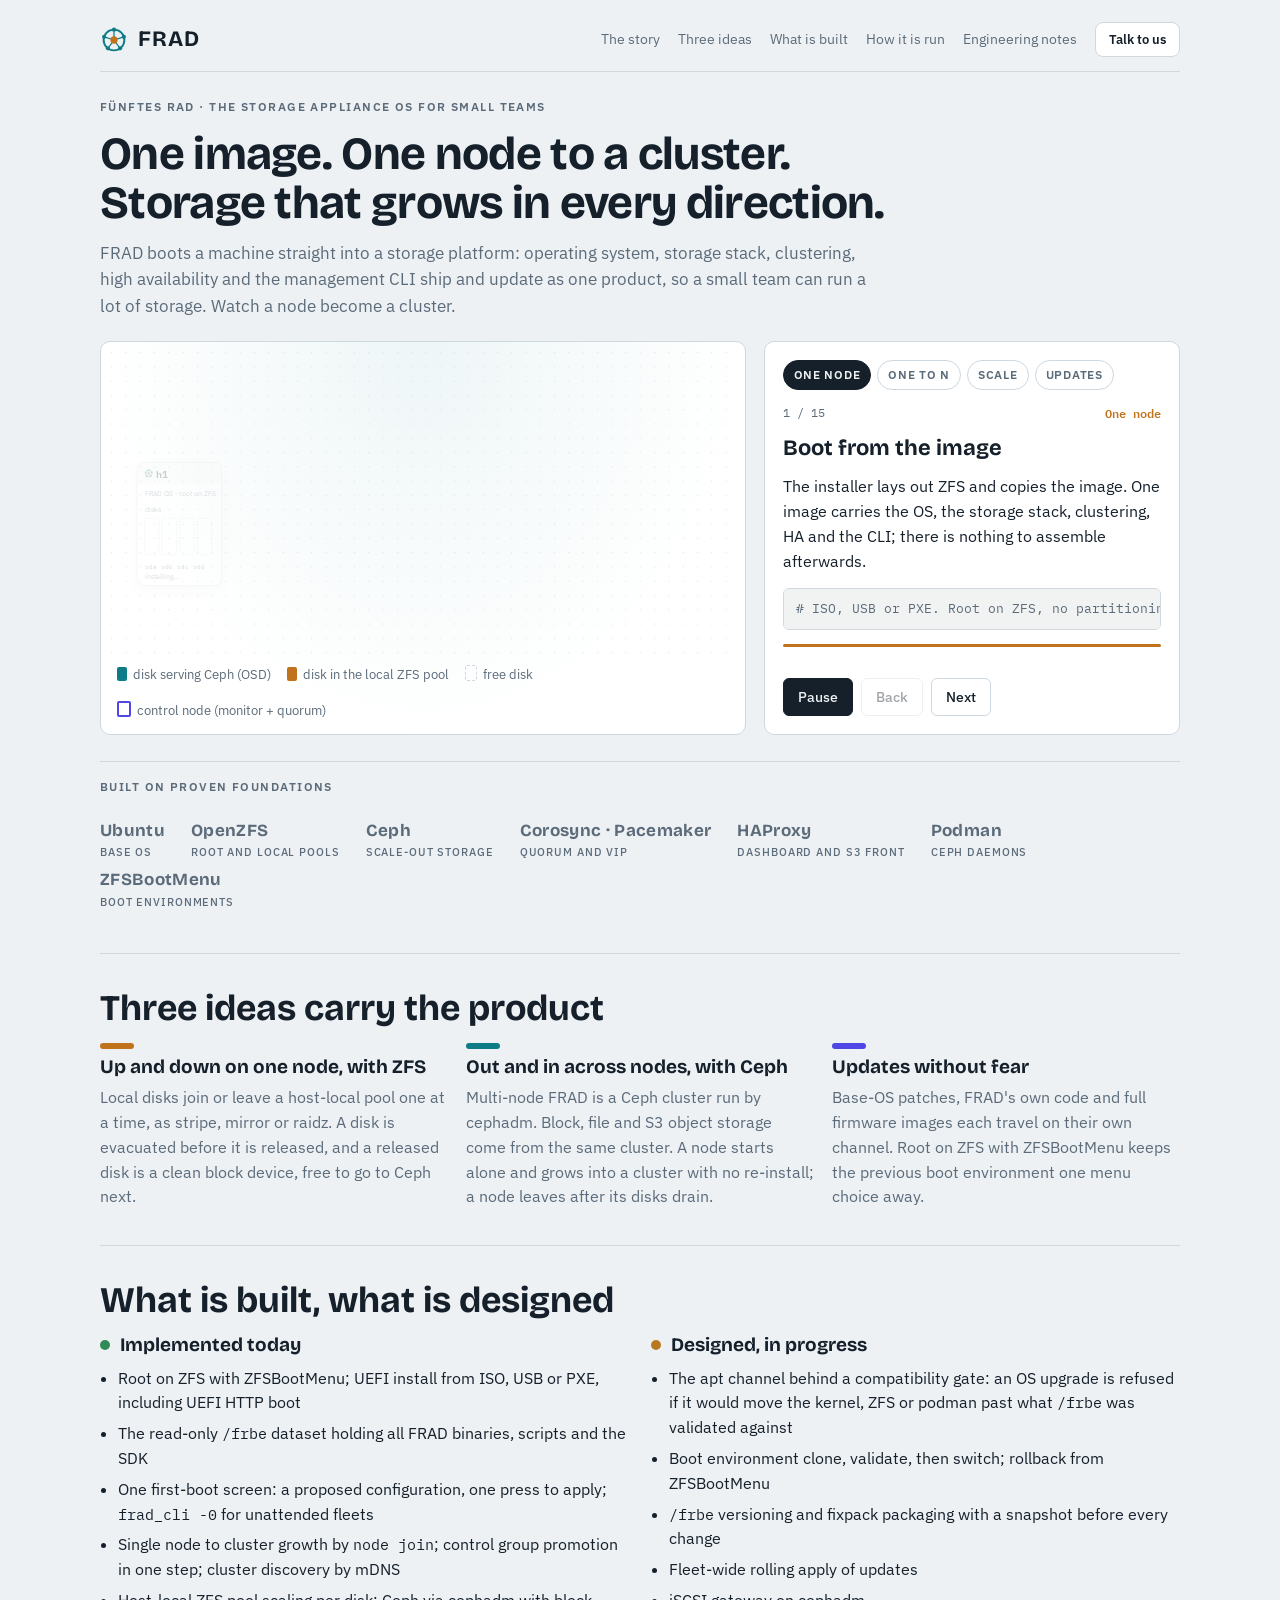
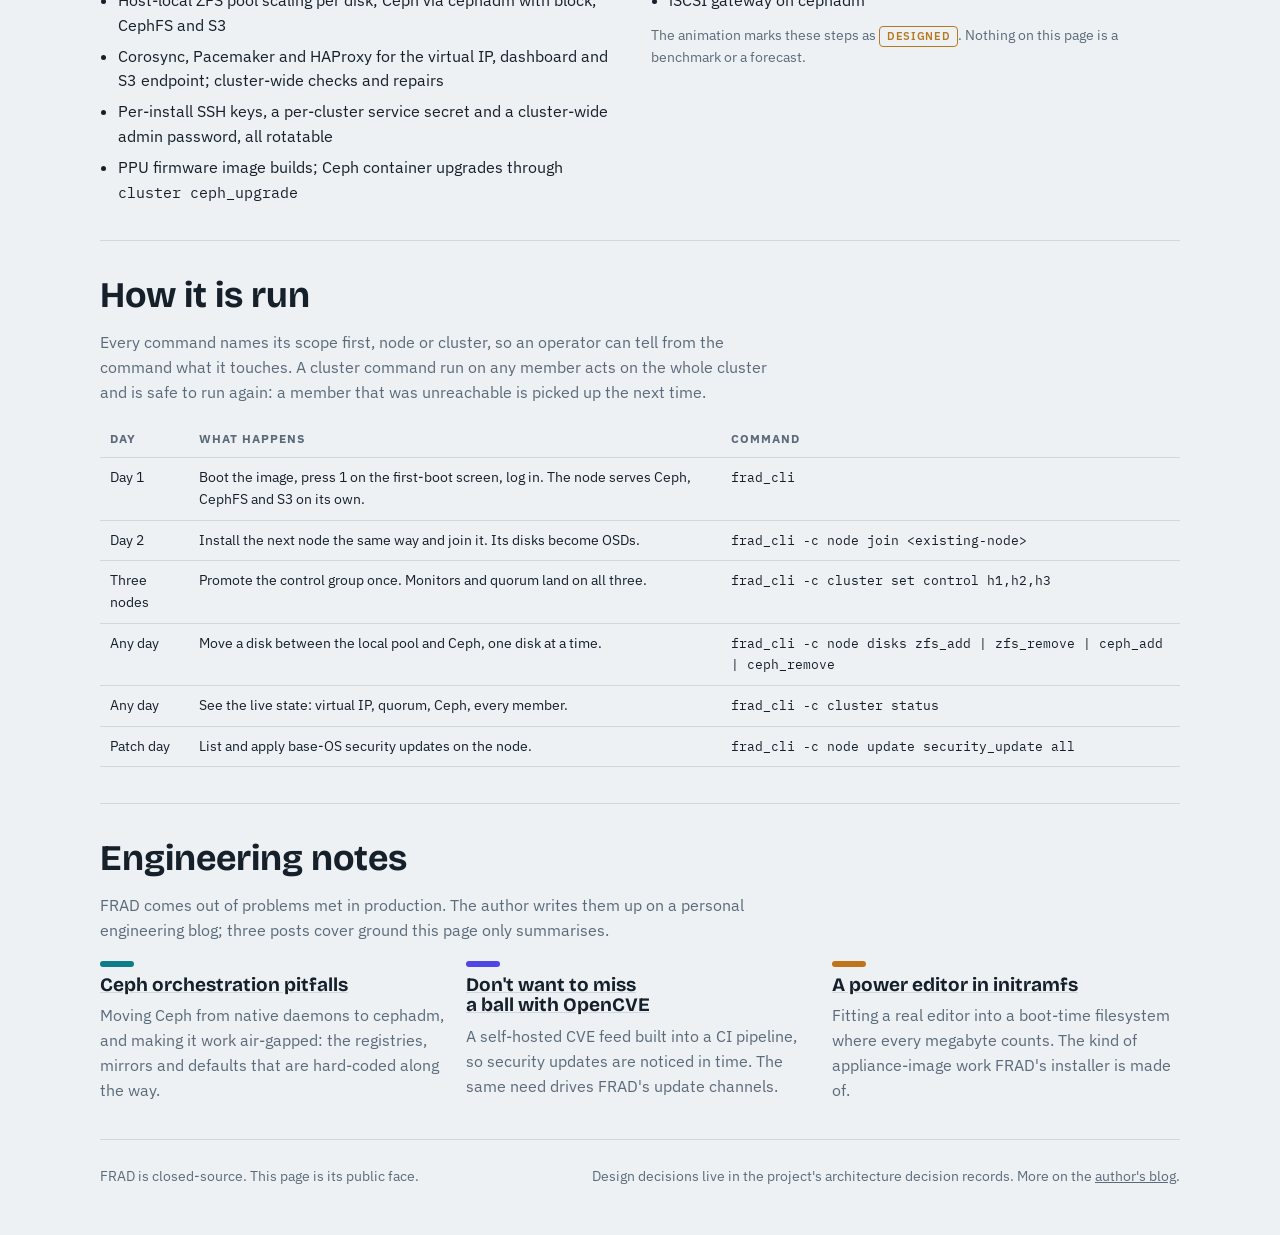
==== commit 54ae124f: "v2: drop the hero buttons Co-Authored-By: Claude Fable 5.1 <noreply@anthropic.com> Signed-off-by: Ch" ====
--- a/v2/index.html
+++ b/v2/index.html
@@ -71,7 +71,7 @@
 .hero .lead { font-size: 17px; color: var(--muted); max-width: 78ch; }
 
 /* The stage */
-.stage { display: grid; grid-template-columns: minmax(0, 1.55fr) minmax(280px, 1fr); gap: 18px; margin-block: 16px 56px; scroll-margin-top: 12px; }
+.stage { display: grid; grid-template-columns: minmax(0, 1.55fr) minmax(280px, 1fr); gap: 18px; margin-block: 16px 56px; scroll-margin-top: 76px; }
 .scene, .narr { background: var(--panel); border: 1px solid var(--line); border-radius: 10px; min-width: 0; }
 .scene { padding: 10px; background: radial-gradient(ellipse at 50% 0%, color-mix(in srgb, var(--ceph) 7%, var(--panel)), var(--panel) 70%); }
 .scene svg { width: 100%; height: auto; display: block; }
@@ -168,7 +168,7 @@
 .legend .l-ctl::before { border: 2px solid var(--ctl); height: 12px; }
 
 /* Prose sections */
-section { padding-block: 36px; border-top: 1px solid var(--line); }
+section { padding-block: 36px; border-top: 1px solid var(--line); scroll-margin-top: 62px; }
 .builton { display: flex; align-items: center; gap: 22px; flex-wrap: wrap; margin: -30px 0 44px; padding: 16px 0 0; border-top: 1px solid var(--line); }
 .builton .eyebrow { flex: none; }
 .builton ul { list-style: none; margin: 0; padding: 0; display: flex; gap: 8px 26px; flex-wrap: wrap; }
@@ -222,12 +222,7 @@
 <div class="hero">
   <div class="eyebrow">Fünftes Rad · the storage appliance OS for small teams</div>
   <h1>One image. One node to a cluster. Storage that grows in every direction.</h1>
-  <p class="lead">FRAD boots a machine straight into a storage platform: operating system, storage stack, clustering, high availability and the management CLI ship and update as one product, so a small team can run a lot of storage.</p>
-  <div class="cta">
-    <a class="btn primary" href="#story" id="tour">Watch the 75-second tour</a>
-    <a class="btn" href="mailto:lee.chienpang@gmail.com?subject=FRAD">Talk to us</a>
-    <span class="note">Fifteen steps, one node to a cluster, no sign-up.</span>
-  </div>
+  <p class="lead">FRAD boots a machine straight into a storage platform: operating system, storage stack, clustering, high availability and the management CLI ship and update as one product, so a small team can run a lot of storage. Watch a node become a cluster.</p>
 </div>
 
 <div class="stage" id="story">
@@ -787,10 +782,6 @@
     }, { threshold: 0.45 }).observe(stage);
   }
 
-  document.getElementById('tour').addEventListener('click', function (e) {
-    e.preventDefault(); touched = false; suspended = false; stop(); go(0); autoDone = true; autoplay();
-    stage.scrollIntoView({ behavior: reduced ? 'auto' : 'smooth' }); setHash('#story');
-  });
   var start = fromHash();
   go(start >= 0 ? start : 0);
   if (start >= 0) setTimeout(function () { stage.scrollIntoView(); }, 0);
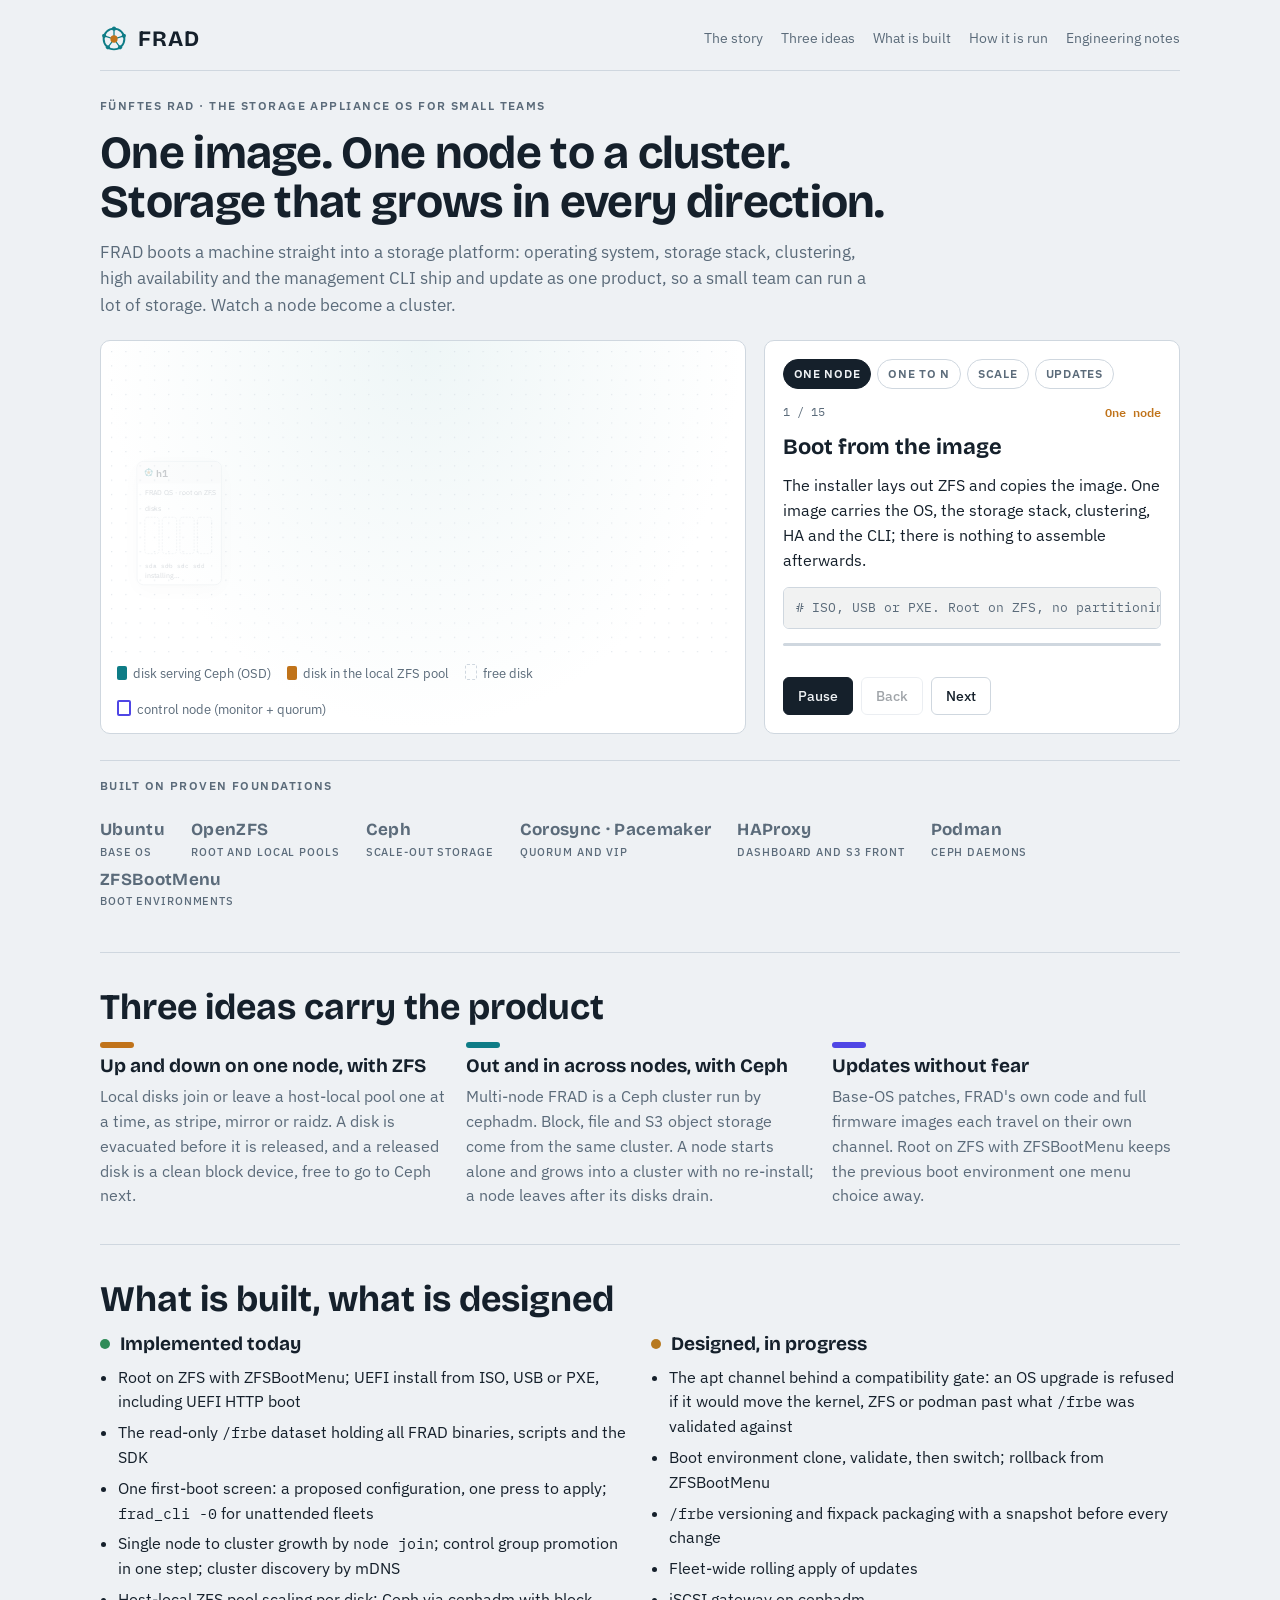
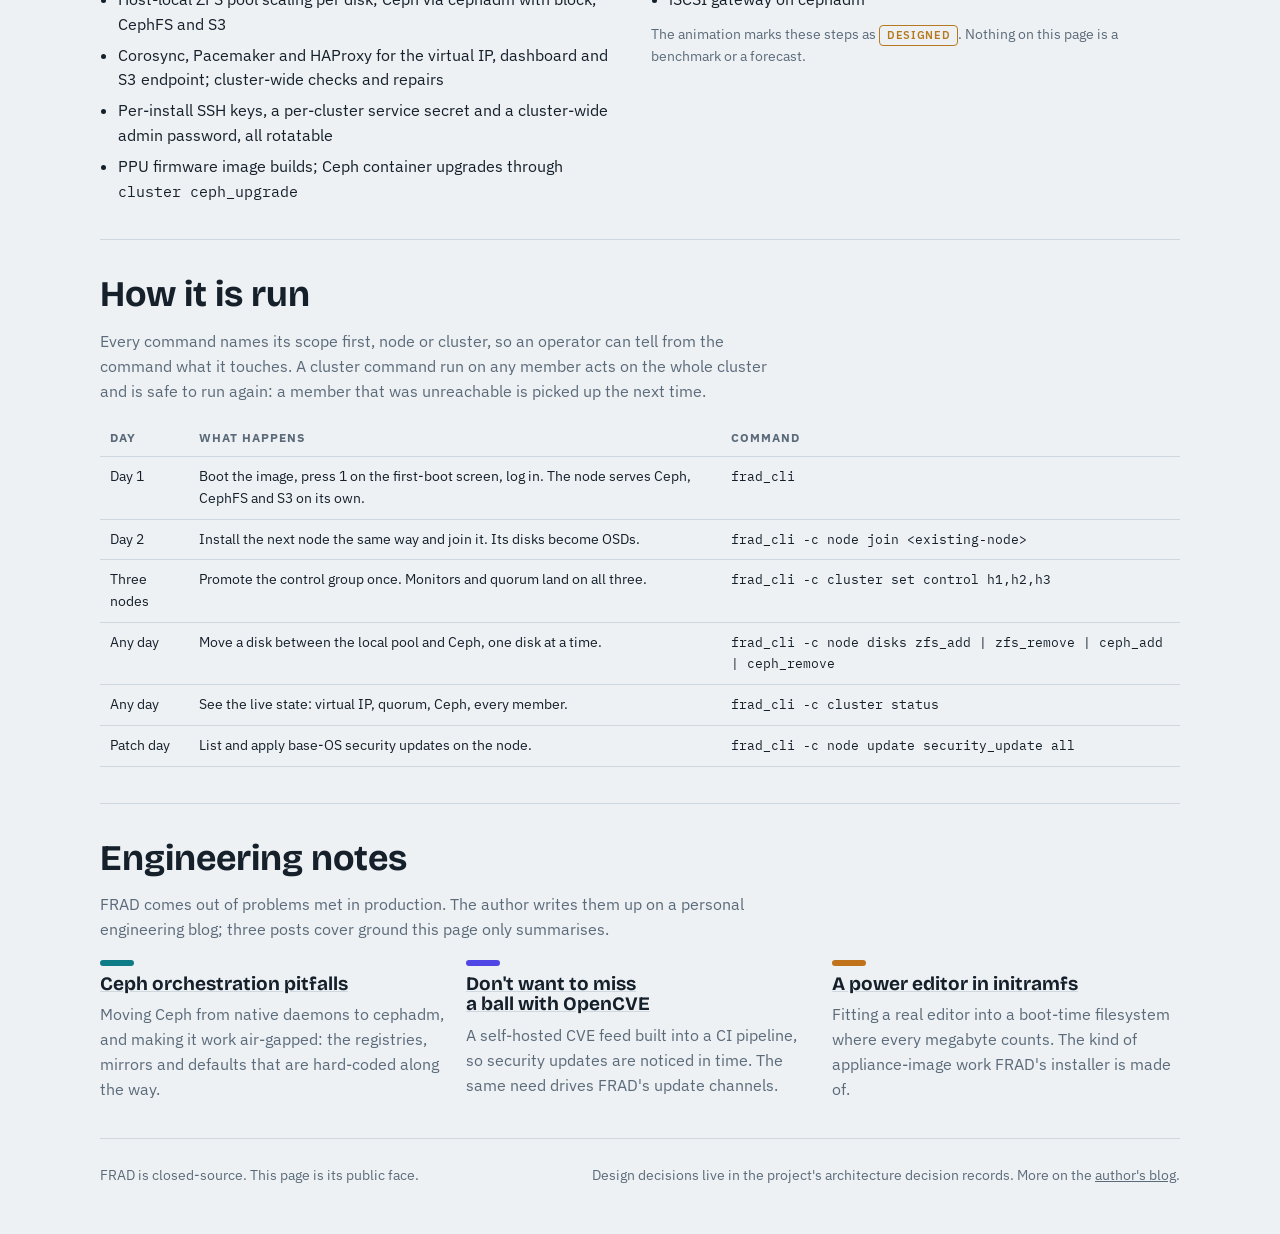
==== commit a3ae11ee: "v2: drop the header button Co-Authored-By: Claude Fable 5.1 <noreply@anthropic.com> Signed-off-by: C" ====
--- a/v2/index.html
+++ b/v2/index.html
@@ -215,7 +215,6 @@
       <a href="#run">How it is run</a>
       <a href="#notes">Engineering notes</a>
     </nav>
-    <a class="btn small" href="mailto:lee.chienpang@gmail.com?subject=FRAD">Talk to us</a>
   </div>
 </header>
 
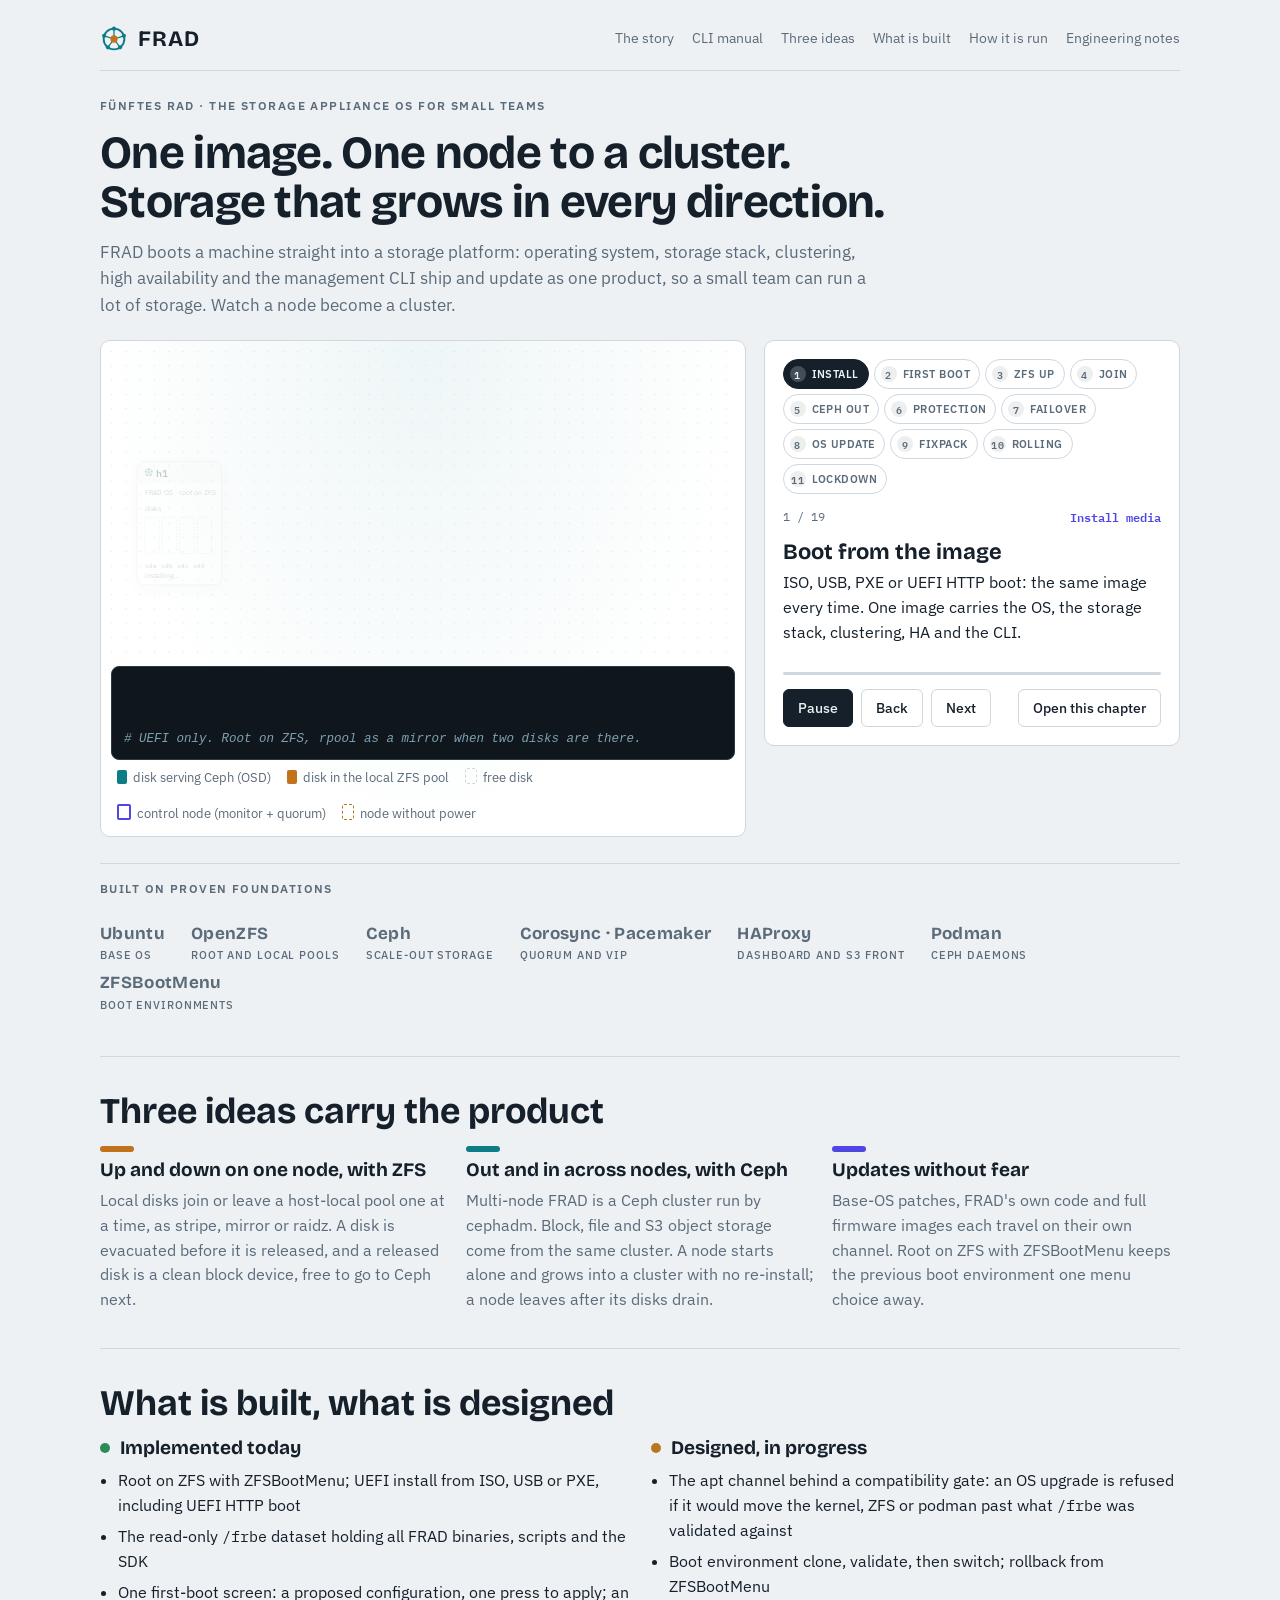
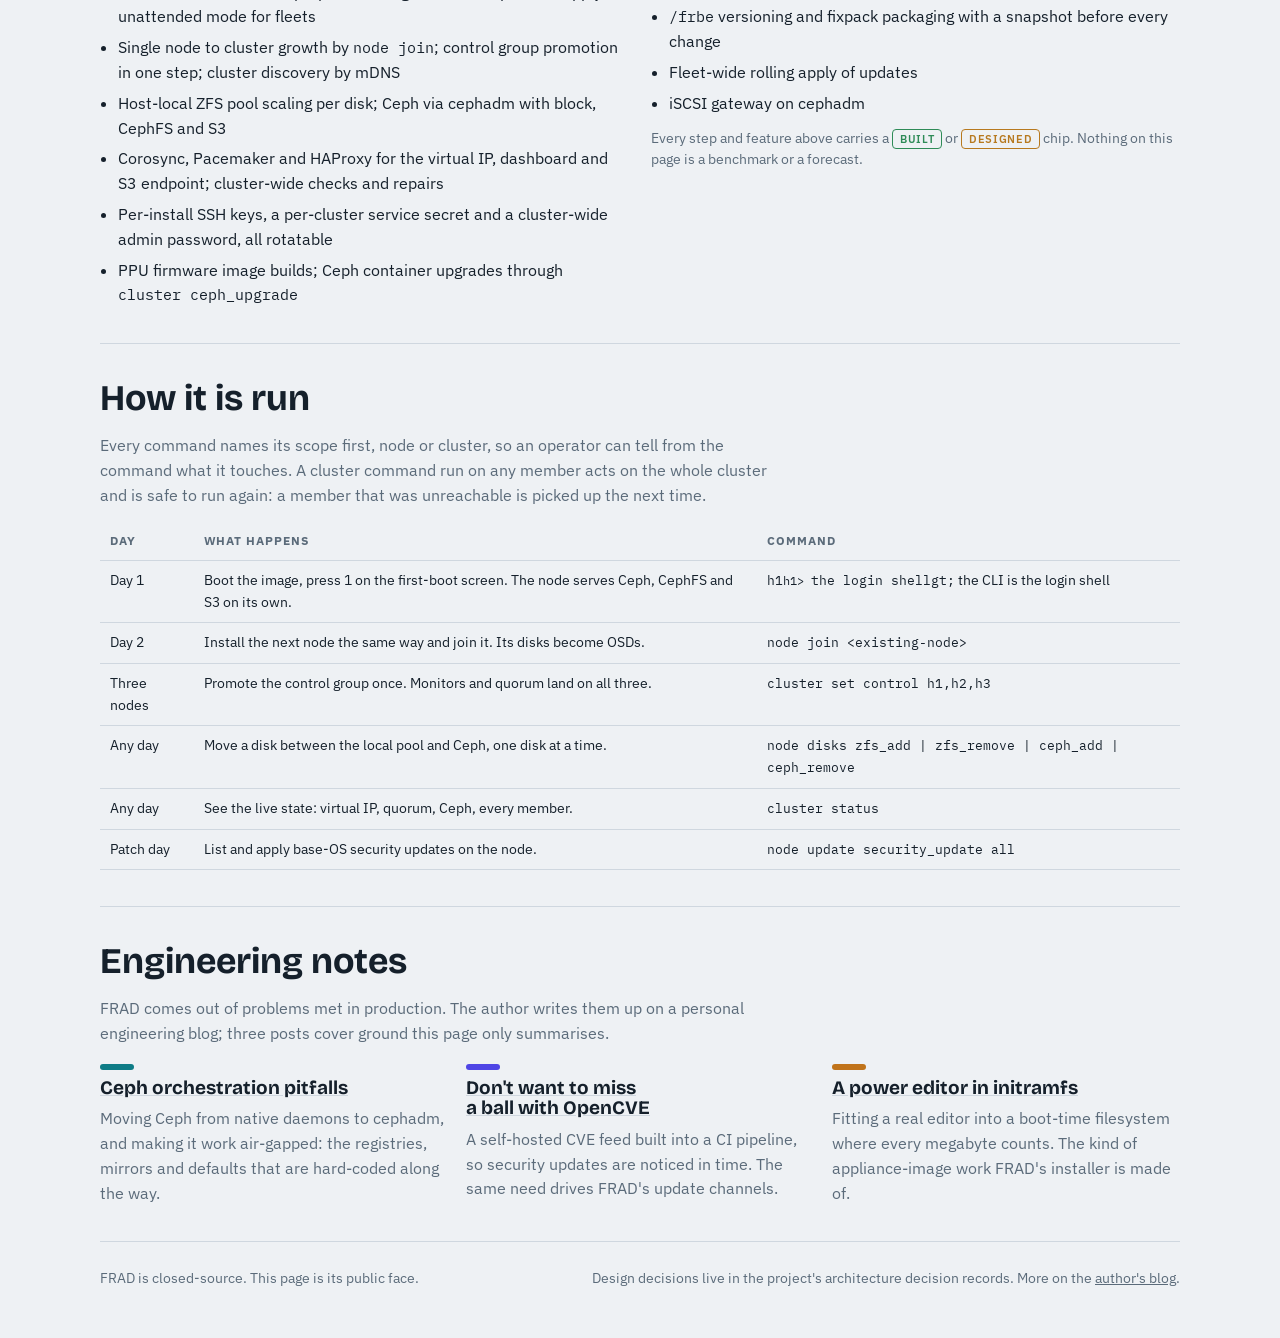
==== commit ca5d508e: "v2: three-level stage, recipe vocabulary, real screens from test logs, CLI manual page The stage now" ====
--- a/v2/index.html
+++ b/v2/index.html
@@ -12,195 +12,7 @@
 <meta name="twitter:card" content="summary_large_image">
 <title>FRAD Storage OS</title>
 <link rel="stylesheet" href="https://fonts.googleapis.com/css2?family=Bricolage+Grotesque:opsz,wght@12..96,500;12..96,700&family=IBM+Plex+Sans:wght@400;500;600&family=IBM+Plex+Mono:wght@400;500&display=swap">
-<style>
-/* Layout: one wide "stage" (the animated cluster) with a narrator panel beside it; prose sections below in a 65ch column. */
-:root {
-  --bg: #eef1f4;       /* cool paper */
-  --panel: #ffffff;
-  --fg: #15202b;
-  --muted: #5b6b7a;
-  --line: #cfd7df;
-  --zfs: #c0731a;      /* host-local pool */
-  --ceph: #0e7c86;     /* cluster storage */
-  --ctl: #4f46e5;      /* control role / VIP */
-  --ok: #2e8b57;
-  --warn: #b7791f;
-  --display: "Bricolage Grotesque", "Helvetica Neue", Arial, sans-serif;
-  --body: "IBM Plex Sans", "Segoe UI", system-ui, sans-serif;
-  --mono: "IBM Plex Mono", ui-monospace, "SF Mono", Menlo, monospace;
-}
-@media (prefers-color-scheme: dark) {
-  :root:not([data-theme="light"]) {
-    --bg: #0f1519; --panel: #171f26; --fg: #e8edf1; --muted: #93a3b1; --line: #2a3640;
-    --zfs: #e39a3b; --ceph: #2cb3bf; --ctl: #8b85ff; --ok: #4fbf7f; --warn: #d9a441; color-scheme: dark;
-  }
-}
-:root[data-theme="dark"] {
-  --bg: #0f1519; --panel: #171f26; --fg: #e8edf1; --muted: #93a3b1; --line: #2a3640;
-  --zfs: #e39a3b; --ceph: #2cb3bf; --ctl: #8b85ff; --ok: #4fbf7f; --warn: #d9a441; color-scheme: dark;
-}
-* { box-sizing: border-box; }
-body { background: var(--bg); color: var(--fg); font-family: var(--body); font-size: 16px; line-height: 1.55; }
-.wrap { max-width: 1120px; margin: 0 auto; padding-inline: 20px; padding-block: 0; }
-h1, h2, h3 { font-family: var(--display); font-weight: 700; line-height: 1.08; text-wrap: balance; margin: 0; }
-h1 { font-size: clamp(30px, 4vw, 46px); letter-spacing: -0.015em; }
-h2 { font-size: clamp(26px, 3.2vw, 36px); margin-bottom: 14px; }
-h3 { font-size: 19px; font-weight: 700; }
-p { margin: 0; }
-code, .cmd { font-family: var(--mono); font-size: 0.92em; }
-.eyebrow { font-size: 12px; letter-spacing: 0.12em; text-transform: uppercase; color: var(--muted); font-weight: 600; }
-a { color: inherit; }
-:focus-visible { outline: 2px solid var(--ctl); outline-offset: 2px; }
-
-header.top { display: flex; align-items: center; justify-content: space-between; gap: 16px; padding-block: 14px; border-bottom: 1px solid var(--line); flex-wrap: wrap; position: sticky; top: 0; z-index: 5; background: color-mix(in srgb, var(--bg) 86%, transparent); backdrop-filter: blur(12px); -webkit-backdrop-filter: blur(12px); }
-header.top .right { display: flex; align-items: center; gap: 18px; flex-wrap: wrap; }
-.wordmark { font-family: var(--display); font-weight: 700; font-size: 22px; letter-spacing: 0.04em; display: flex; align-items: center; gap: 10px; }
-.wordmark .mark-svg { display: block; flex: none; }
-nav { display: flex; gap: 18px; flex-wrap: wrap; font-size: 14px; }
-nav a { text-decoration: none; color: var(--muted); }
-.btn { display: inline-flex; align-items: center; gap: 8px; font: 600 15px var(--body); padding: 11px 18px; border-radius: 8px; border: 1px solid var(--line); background: var(--panel); color: var(--fg); text-decoration: none; cursor: pointer; transition: transform 0.15s, border-color 0.2s, background 0.2s; }
-.btn:hover { border-color: var(--fg); transform: translateY(-1px); }
-.btn.primary { background: var(--fg); color: var(--bg); border-color: var(--fg); }
-.btn.primary:hover { background: color-mix(in srgb, var(--fg) 85%, var(--ceph)); }
-.btn.small { font-size: 13px; padding: 8px 13px; }
-.cta { display: flex; gap: 10px; flex-wrap: wrap; margin-top: 4px; }
-.cta .note { align-self: center; font-size: 13px; color: var(--muted); }
-nav a:hover { color: var(--fg); }
-
-.hero { padding-block: 26px 6px; display: grid; gap: 12px; max-width: 980px; }
-.hero .lead { font-size: 17px; color: var(--muted); max-width: 78ch; }
-
-/* The stage */
-.stage { display: grid; grid-template-columns: minmax(0, 1.55fr) minmax(280px, 1fr); gap: 18px; margin-block: 16px 56px; scroll-margin-top: 76px; }
-.scene, .narr { background: var(--panel); border: 1px solid var(--line); border-radius: 10px; min-width: 0; }
-.scene { padding: 10px; background: radial-gradient(ellipse at 50% 0%, color-mix(in srgb, var(--ceph) 7%, var(--panel)), var(--panel) 70%); }
-.scene svg { width: 100%; height: auto; display: block; }
-.narr { padding: 18px; display: flex; flex-direction: column; gap: 14px; }
-.tabs { display: flex; gap: 6px; flex-wrap: wrap; }
-.tabs button { font: 600 12px/1 var(--body); letter-spacing: 0.06em; text-transform: uppercase; padding: 8px 10px; border-radius: 999px; border: 1px solid var(--line); background: transparent; color: var(--muted); cursor: pointer; }
-.tabs button[aria-selected="true"] { background: var(--fg); color: var(--bg); border-color: var(--fg); }
-.narr .stepno { font-family: var(--mono); font-size: 12px; color: var(--muted); display: flex; justify-content: space-between; }
-.narr h3 { font-size: 22px; }
-.narr p.text { color: var(--fg); min-height: 5.5em; }
-.chip { display: inline-block; font: 600 11px/1 var(--body); letter-spacing: 0.06em; text-transform: uppercase; padding: 4px 7px; border-radius: 4px; border: 1px solid var(--warn); color: var(--warn); margin-left: 8px; vertical-align: middle; }
-.cmd { background: color-mix(in srgb, var(--fg) 6%, var(--panel)); border: 1px solid var(--line); border-radius: 6px; padding: 10px 12px; overflow-x: auto; white-space: pre; font-size: 13px; }
-.cmd .prompt { color: var(--muted); }
-.ctrl { display: flex; gap: 8px; align-items: center; margin-top: auto; flex-wrap: wrap; }
-.ctrl button { font: 500 14px var(--body); padding: 9px 14px; border-radius: 6px; border: 1px solid var(--line); background: var(--panel); color: var(--fg); cursor: pointer; }
-.ctrl button.primary { background: var(--fg); color: var(--bg); border-color: var(--fg); }
-.ctrl button:disabled { opacity: 0.4; cursor: default; }
-.progress { height: 3px; background: var(--line); border-radius: 2px; overflow: hidden; }
-.progress i { display: block; height: 100%; width: 0; transition: width 0.3s; }
-
-/* SVG parts */
-svg text { font-family: var(--body); fill: var(--fg); }
-svg .mono { font-family: var(--mono); }
-svg .muted { fill: var(--muted); }
-svg .dots { fill: var(--line); }
-.scene svg { overflow: visible; }
-svg .node { transition: opacity 0.5s ease, transform 0.7s cubic-bezier(.2,.8,.2,1); }
-svg .node .inner { transition: transform 0.7s cubic-bezier(.2,.8,.2,1), opacity 0.5s ease; }
-svg .node.enter .inner { opacity: 0; transform: translate(40px, 0) scale(0.96); }
-svg .node.leaving .inner { opacity: 0; transform: translate(0, 34px) scale(0.96); }
-svg .node .box { fill: var(--panel); stroke: var(--line); stroke-width: 1.5; transition: stroke 0.4s, filter 0.5s; filter: drop-shadow(0 8px 16px color-mix(in srgb, var(--fg) 9%, transparent)); }
-svg .node .cap { fill: color-mix(in srgb, var(--fg) 4%, var(--panel)); }
-svg .node.ctl .box { stroke: var(--ctl); stroke-width: 2.5; filter: drop-shadow(0 10px 20px color-mix(in srgb, var(--ctl) 30%, transparent)); }
-svg .node .mon { opacity: 0; transform: translateY(-8px); transition: opacity 0.4s, transform 0.5s cubic-bezier(.2,.8,.2,1); }
-svg .node.ctl .mon { opacity: 1; transform: none; }
-svg .disk { fill: transparent; stroke: var(--line); stroke-width: 1.5; stroke-dasharray: 3 2; transition: fill 0.5s, stroke 0.5s; transform-box: fill-box; transform-origin: center; }
-svg .disk.ceph { fill: var(--ceph); stroke: var(--ceph); stroke-dasharray: none; }
-svg .disk.zfs { fill: var(--zfs); stroke: var(--zfs); stroke-dasharray: none; }
-svg .disk.hot { stroke: var(--fg); stroke-width: 2.5; animation: pop 0.7s cubic-bezier(.2,.8,.2,1); }
-svg .hl { fill: #fff; opacity: 0; transition: opacity 0.5s; pointer-events: none; }
-svg .hl.on { opacity: 0.28; }
-@keyframes pop { 0% { transform: scale(1); } 35% { transform: scale(1.16); } 100% { transform: scale(1); } }
-svg .bus { fill: none; stroke: var(--ceph); stroke-width: 2.5; opacity: 0; transition: opacity 0.5s, d 0.7s cubic-bezier(.2,.8,.2,1); }
-svg .bus.on { opacity: 1; }
-svg .flow { fill: none; stroke: color-mix(in srgb, var(--ceph) 45%, var(--panel)); stroke-width: 2.5; stroke-dasharray: 5 15; stroke-linecap: round; animation: flow 1.4s linear infinite; }
-@keyframes flow { to { stroke-dashoffset: -20; } }
-svg .busLabel { opacity: 0; transition: opacity 0.5s; }
-svg .busLabel.on { opacity: 1; }
-svg .tick { stroke: var(--ceph); stroke-width: 2; transition: opacity 0.5s; }
-svg .tick.enter, svg .tick.leaving { opacity: 0; }
-svg .vip { opacity: 0; transform: translateY(8px); transition: opacity 0.5s, transform 0.6s cubic-bezier(.2,.8,.2,1); }
-svg .vip.on { opacity: 1; transform: none; }
-svg .vip .pill { fill: var(--ctl); filter: drop-shadow(0 6px 14px color-mix(in srgb, var(--ctl) 40%, transparent)); }
-svg .vip .halo { fill: none; stroke: var(--ctl); stroke-width: 2; transform-box: fill-box; transform-origin: center; animation: halo 2.6s ease-out infinite; }
-@keyframes halo { 0% { transform: scale(1); opacity: 0.55; } 100% { transform: scale(1.18, 1.7); opacity: 0; } }
-svg .vip text { fill: #fff; }
-svg .vip line { stroke: var(--ctl); stroke-width: 1.5; stroke-dasharray: 4 3; }
-svg .svc { opacity: 0; transform: translateY(-10px); transition: opacity 0.5s, transform 0.5s cubic-bezier(.2,.8,.2,1); }
-svg .svc.on { opacity: 1; transform: none; }
-svg .svc rect { fill: color-mix(in srgb, var(--ceph) 14%, var(--panel)); stroke: var(--ceph); }
-svg .svc .led { fill: var(--ok); animation: blink 2s ease-in-out infinite; }
-@keyframes blink { 50% { opacity: 0.35; } }
-svg .fb { opacity: 0; transform: translateX(18px); transition: opacity 0.45s, transform 0.55s cubic-bezier(.2,.8,.2,1); }
-svg .fb.on { opacity: 1; transform: none; }
-svg .fb .screen { fill: #0f171d; stroke: #2a3a45; filter: drop-shadow(0 10px 22px color-mix(in srgb, var(--fg) 20%, transparent)); }
-svg .fb .bar { fill: #1b2731; }
-svg .fb text { fill: #d6e2ea; }
-svg .fb text.apply { fill: #7fe0a0; }
-svg .fb .cursor { fill: #7fe0a0; animation: blink 1s steps(1) infinite; }
-svg .fb .lead { stroke: var(--fg); stroke-width: 1.5; }
-svg .upd { pointer-events: none; }
-svg .upd .pane-g { transition: opacity 0.45s, transform 0.5s cubic-bezier(.2,.8,.2,1); }
-svg .upd .pane-g.enter { opacity: 0; transform: translateY(12px); }
-svg .upd .pane-g.out { opacity: 0; transform: translateY(-12px); }
-svg .upd .pane { fill: var(--panel); stroke: var(--line); filter: drop-shadow(0 10px 24px color-mix(in srgb, var(--fg) 10%, transparent)); }
-svg .upd .be { fill: color-mix(in srgb, var(--fg) 5%, var(--panel)); stroke: var(--line); stroke-width: 1.5; }
-svg .upd .be.run { stroke: var(--ok); stroke-width: 2.5; filter: drop-shadow(0 0 10px color-mix(in srgb, var(--ok) 35%, transparent)); }
-svg .upd .be.bad { stroke: var(--warn); stroke-dasharray: 4 3; }
-svg .upd .frbe { fill: color-mix(in srgb, var(--zfs) 16%, var(--panel)); stroke: var(--zfs); stroke-width: 1.5; }
-svg .upd .lane { stroke: var(--muted); stroke-width: 1.5; }
-svg .upd .row { opacity: 0; transform: translateY(8px); animation: rise 0.5s cubic-bezier(.2,.8,.2,1) forwards; }
-@keyframes rise { to { opacity: 1; transform: none; } }
-svg .dimmed { opacity: 0.22; }
-.narr .fade { animation: fadeup 0.45s cubic-bezier(.2,.8,.2,1); }
-@keyframes fadeup { from { opacity: 0; transform: translateY(6px); } to { opacity: 1; transform: none; } }
-.stage { --accent: var(--ctl); }
-.progress i { background: var(--accent); }
-.narr .stepno #chapname { color: var(--accent); font-weight: 600; }
-.legend { display: flex; gap: 16px; flex-wrap: wrap; font-size: 13px; color: var(--muted); padding: 8px 6px 2px; }
-.legend span::before { content: ""; display: inline-block; width: 10px; height: 14px; border-radius: 2px; margin-right: 6px; vertical-align: -2px; }
-.legend .l-ceph::before { background: var(--ceph); }
-.legend .l-zfs::before { background: var(--zfs); }
-.legend .l-free::before { border: 1.5px dashed var(--line); }
-.legend .l-ctl::before { border: 2px solid var(--ctl); height: 12px; }
-
-/* Prose sections */
-section { padding-block: 36px; border-top: 1px solid var(--line); scroll-margin-top: 62px; }
-.builton { display: flex; align-items: center; gap: 22px; flex-wrap: wrap; margin: -30px 0 44px; padding: 16px 0 0; border-top: 1px solid var(--line); }
-.builton .eyebrow { flex: none; }
-.builton ul { list-style: none; margin: 0; padding: 0; display: flex; gap: 8px 26px; flex-wrap: wrap; }
-.builton li { font-family: var(--display); font-weight: 700; font-size: 17px; letter-spacing: 0.02em; color: var(--muted); white-space: nowrap; transition: color 0.2s; }
-.builton li:hover { color: var(--fg); }
-.builton li small { font: 500 11px var(--body); letter-spacing: 0.08em; text-transform: uppercase; display: block; color: var(--muted); margin-top: 1px; }
-.cols { display: grid; grid-template-columns: repeat(3, minmax(0, 1fr)); gap: 18px; }
-.col { display: grid; gap: 8px; align-content: start; }
-.col .mark { width: 34px; height: 6px; border-radius: 3px; }
-.col p { color: var(--muted); }
-.col h3 a { text-decoration-color: var(--line); }
-.col h3 a:hover { text-decoration-color: currentColor; }
-.two { display: grid; grid-template-columns: repeat(2, minmax(0, 1fr)); gap: 22px; }
-ul.plain { margin: 0; padding-left: 18px; display: grid; gap: 6px; }
-.status h3 { display: flex; align-items: center; gap: 10px; margin-bottom: 10px; }
-.status .dot { width: 10px; height: 10px; border-radius: 50%; display: inline-block; }
-.prose { max-width: 68ch; display: grid; gap: 12px; }
-.prose p { color: var(--muted); }
-table { border-collapse: collapse; width: 100%; font-size: 14px; }
-th, td { text-align: left; padding: 9px 10px; border-bottom: 1px solid var(--line); vertical-align: top; }
-th { font-size: 12px; letter-spacing: 0.08em; text-transform: uppercase; color: var(--muted); }
-.tablewrap { overflow-x: auto; }
-footer { padding-block: 26px 40px; border-top: 1px solid var(--line); color: var(--muted); font-size: 14px; display: flex; justify-content: space-between; gap: 14px; flex-wrap: wrap; }
-
-@media (max-width: 860px) {
-  .stage { grid-template-columns: 1fr; }
-  .cols, .two { grid-template-columns: 1fr; }
-}
-@media (prefers-reduced-motion: reduce) {
-  svg *, .progress i, .narr .fade { transition: none !important; animation: none !important; }
-}
-</style>
+<link rel="stylesheet" href="site.css">
 </head>
 <body>
 
@@ -210,6 +22,7 @@
   <div class="right">
     <nav>
       <a href="#story">The story</a>
+      <a href="cli.html">CLI manual</a>
       <a href="#ideas">Three ideas</a>
       <a href="#status">What is built</a>
       <a href="#run">How it is run</a>
@@ -224,7 +37,7 @@
   <p class="lead">FRAD boots a machine straight into a storage platform: operating system, storage stack, clustering, high availability and the management CLI ship and update as one product, so a small team can run a lot of storage. Watch a node become a cluster.</p>
 </div>
 
-<div class="stage" id="story">
+<div class="stage" id="story" data-mode="tour">
   <div class="scene">
     <svg id="svg" viewBox="0 0 960 470" role="img" aria-label="Animated FRAD cluster: nodes, disks, control role, storage pools and boot environments">
       <defs>
@@ -244,26 +57,48 @@
       <g id="nodes"></g>
       <g id="fb" class="fb"></g>
       <g id="upd" class="upd"></g>
+      <g id="ver" class="ver"></g>
       <text id="empty" class="muted" x="480" y="250" font-size="14" text-anchor="middle">A machine, waiting for an image.</text>
     </svg>
+    <div class="term" id="term" aria-live="polite" aria-label="Operator terminal"></div>
     <div class="legend">
       <span class="l-ceph">disk serving Ceph (OSD)</span>
       <span class="l-zfs">disk in the local ZFS pool</span>
       <span class="l-free">free disk</span>
       <span class="l-ctl">control node (monitor + quorum)</span>
-    </div>
-  </div>
-  <div class="narr">
-    <div class="tabs" role="tablist" id="tabs"></div>
-    <div class="stepno"><span id="stepno">1 / 15</span><span id="chapname"></span></div>
-    <h3 id="title"></h3>
-    <p class="text" id="text"></p>
-    <div class="cmd" id="cmd"></div>
+      <span class="l-down">node without power</span>
+    </div>
+  </div>
+  <div class="narr" id="narr" data-mode="tour">
+    <div class="tabs" role="tablist" id="tabs" aria-label="Chapters"></div>
+    <div class="nhead tour-only">
+      <div class="stepno"><span id="stepno"></span><span id="chapname"></span></div>
+    </div>
+    <div class="nhead chapter-only">
+      <div class="eyebrow" id="chno"></div>
+      <h3 id="chtitle"></h3>
+      <p class="intro" id="chintro"></p>
+    </div>
+    <div class="nhead feature-only">
+      <button class="linkish" id="upchapter" type="button"></button>
+      <h3 id="ftitle"></h3>
+      <p class="intro" id="fsummary"></p>
+    </div>
+    <div class="step">
+      <h3 id="title"></h3>
+      <p class="text" id="text"></p>
+    </div>
+    <ul class="features chapter-only" id="features"></ul>
+    <div class="details feature-only" id="details"></div>
+    <div class="evidence feature-only" id="evidence"></div>
     <div class="progress"><i id="bar"></i></div>
     <div class="ctrl">
       <button id="play" class="primary" type="button">Play</button>
       <button id="prev" type="button">Back</button>
       <button id="next" type="button">Next</button>
+      <span class="spacer"></span>
+      <button id="open" class="tour-only" type="button">Open this chapter</button>
+      <button id="totour" class="chapter-only" type="button">Back to the tour</button>
     </div>
   </div>
 </div>
@@ -310,7 +145,7 @@
       <ul class="plain">
         <li>Root on ZFS with ZFSBootMenu; UEFI install from ISO, USB or PXE, including UEFI HTTP boot</li>
         <li>The read-only <code>/frbe</code> dataset holding all FRAD binaries, scripts and the SDK</li>
-        <li>One first-boot screen: a proposed configuration, one press to apply; <code>frad_cli -0</code> for unattended fleets</li>
+        <li>One first-boot screen: a proposed configuration, one press to apply; an unattended mode for fleets</li>
         <li>Single node to cluster growth by <code>node join</code>; control group promotion in one step; cluster discovery by mDNS</li>
         <li>Host-local ZFS pool scaling per disk; Ceph via cephadm with block, CephFS and S3</li>
         <li>Corosync, Pacemaker and HAProxy for the virtual IP, dashboard and S3 endpoint; cluster-wide checks and repairs</li>
@@ -327,7 +162,7 @@
         <li>Fleet-wide rolling apply of updates</li>
         <li>iSCSI gateway on cephadm</li>
       </ul>
-      <p style="color: var(--muted); margin-top: 12px; font-size: 14px">The animation marks these steps as <span class="chip" style="margin-left:0">designed</span>. Nothing on this page is a benchmark or a forecast.</p>
+      <p style="color: var(--muted); margin-top: 12px; font-size: 14px">Every step and feature above carries a <span class="chip built" style="margin-left:0">built</span> or <span class="chip" style="margin-left:0">designed</span> chip. Nothing on this page is a benchmark or a forecast.</p>
     </div>
   </div>
 </section>
@@ -340,12 +175,12 @@
   <div class="tablewrap" style="margin-top: 16px">
     <table>
       <tr><th>Day</th><th>What happens</th><th>Command</th></tr>
-      <tr><td>Day 1</td><td>Boot the image, press 1 on the first-boot screen, log in. The node serves Ceph, CephFS and S3 on its own.</td><td><code>frad_cli</code></td></tr>
-      <tr><td>Day 2</td><td>Install the next node the same way and join it. Its disks become OSDs.</td><td><code>frad_cli -c node join &lt;existing-node&gt;</code></td></tr>
-      <tr><td>Three nodes</td><td>Promote the control group once. Monitors and quorum land on all three.</td><td><code>frad_cli -c cluster set control h1,h2,h3</code></td></tr>
-      <tr><td>Any day</td><td>Move a disk between the local pool and Ceph, one disk at a time.</td><td><code>frad_cli -c node disks zfs_add | zfs_remove | ceph_add | ceph_remove</code></td></tr>
-      <tr><td>Any day</td><td>See the live state: virtual IP, quorum, Ceph, every member.</td><td><code>frad_cli -c cluster status</code></td></tr>
-      <tr><td>Patch day</td><td>List and apply base-OS security updates on the node.</td><td><code>frad_cli -c node update security_update all</code></td></tr>
+      <tr><td>Day 1</td><td>Boot the image, press 1 on the first-boot screen. The node serves Ceph, CephFS and S3 on its own.</td><td><code>h1<code>h1&gt; </code> the login shellgt;</code> the CLI is the login shell</td></tr>
+      <tr><td>Day 2</td><td>Install the next node the same way and join it. Its disks become OSDs.</td><td><code>node join &lt;existing-node&gt;</code></td></tr>
+      <tr><td>Three nodes</td><td>Promote the control group once. Monitors and quorum land on all three.</td><td><code>cluster set control h1,h2,h3</code></td></tr>
+      <tr><td>Any day</td><td>Move a disk between the local pool and Ceph, one disk at a time.</td><td><code>node disks zfs_add | zfs_remove | ceph_add | ceph_remove</code></td></tr>
+      <tr><td>Any day</td><td>See the live state: virtual IP, quorum, Ceph, every member.</td><td><code>cluster status</code></td></tr>
+      <tr><td>Patch day</td><td>List and apply base-OS security updates on the node.</td><td><code>node update security_update all</code></td></tr>
     </table>
   </div>
 </section>
@@ -380,412 +215,9 @@
 </footer>
 </div>
 
-<script>
-(function () {
-  'use strict';
-  var NODE_W = 130, NODE_H = 190, NODE_Y = 170, GAP = 150, X0 = 40;
-  var chapters = ['One node', 'One to N', 'Scale', 'Updates'];
-  var slugs = ['one-node', 'one-to-n', 'scale', 'updates'];   // deep links: #scale, #step-9
-
-  // Each step mutates a plain state; the state at step i is the replay of steps 0..i.
-  function node(id) { return { id: id, control: false, disks: ['free', 'free', 'free', 'free'], dim: false }; }
-  function findNode(s, id) { for (var i = 0; i < s.nodes.length; i++) if (s.nodes[i].id === id) return s.nodes[i]; return null; }
-  function allCeph(n) { n.disks = ['ceph', 'ceph', 'ceph', 'free']; }
-
-  var steps = [
-    { ch: 0, title: 'Boot from the image', cmd: '# ISO, USB or PXE. Root on ZFS, no partitioning questions.',
-      text: 'The installer lays out ZFS and copies the image. One image carries the OS, the storage stack, clustering, HA and the CLI; there is nothing to assemble afterwards.',
-      run: function (s) { var n = node('h1'); n.dim = true; s.nodes.push(n); } },
-    { ch: 0, title: 'One screen, one press', cmd: 'frad_cli\n# first login: the node proposes its configuration. Press 1.',
-      text: 'The node proposes its own setup: host name, network, cluster new or join, virtual IP, time. Press 1 and it is applied. Fleets and PXE farms run frad_cli -0 and never see the screen.',
-      run: function (s) { s.fb = 'h1'; findNode(s, 'h1').dim = false; } },
-    { ch: 0, title: 'A storage node, by itself', cmd: 'frad_cli -c node status',
-      text: 'Ceph is up with the local disks as OSDs. CephFS, S3 and the dashboard are live. A single node is useful on day one, and it already behaves like a one-member cluster.',
-      run: function (s) { s.fb = null; allCeph(findNode(s, 'h1')); s.svc = true; } },
-
-    { ch: 1, title: 'A second node joins', cmd: 'frad_cli -c node join 10.0.0.11',
-      text: 'The join handshake sets up SSH trust with every member, registers the node with ceph orch and pulls the cluster’s configuration and credentials. Its disks become OSDs.',
-      run: function (s) { var n = node('h2'); allCeph(n); s.nodes.push(n); s.bus = true; } },
-    { ch: 1, title: 'A third node joins', cmd: 'frad_cli -c node join 10.0.0.11',
-      text: 'No re-install, no hand-written configuration. Nodes find each other by mDNS, so the first-boot screen on a new machine already proposes: join.',
-      run: function (s) { var n = node('h3'); allCeph(n); s.nodes.push(n); } },
-    { ch: 1, title: 'One step makes it resilient', cmd: 'frad_cli -c cluster set control h1,h2,h3',
-      text: 'Ceph monitors and the Pacemaker quorum are placed on three nodes at once, and the cluster virtual IP fails over between them. The last control node can never be demoted by accident.',
-      run: function (s) { ['h1', 'h2', 'h3'].forEach(function (id) { findNode(s, id).control = true; }); s.vip = true; } },
-    { ch: 1, title: '… and so on to N', cmd: 'frad_cli -c node join 10.0.0.10    # on each new node',
-      text: 'Every further node is the same command. Capacity, CephFS and S3 grow with the disks that arrive. Control stays with three nodes; the rest just bring storage.',
-      run: function (s) { ['h4', 'h5', 'h6'].forEach(function (id) { var n = node(id); n.disks = ['ceph', 'ceph', 'free', 'free']; s.nodes.push(n); }); } },
-
-    { ch: 2, title: 'Up: local disks join dpool (ZFS)', cmd: 'frad_cli -c node disks zfs_add dpool mirror /dev/sdc /dev/sdd',
-      text: 'Local disks join a host-local ZFS pool one vdev at a time, as stripe, mirror or raidz. Which backend a disk serves is the operator’s per-disk choice, never inferred from the node’s role.',
-      run: function (s) { var n = findNode(s, 'h4'); n.disks[2] = 'zfs'; n.disks[3] = 'zfs'; s.hot = 'h4:2,3'; } },
-    { ch: 2, title: 'Down: a disk leaves, data first', cmd: 'frad_cli -c node disks zfs_remove /dev/sdd',
-      text: 'The disk is evacuated onto its siblings before it is released. FRAD refuses what OpenZFS cannot do and never drops the last vdev by accident.',
-      run: function (s) { findNode(s, 'h4').disks[3] = 'free'; s.hot = 'h4:3'; } },
-    { ch: 2, title: 'Out: the same disk goes to Ceph', cmd: 'frad_cli -c node disks ceph_add /dev/sdd',
-      text: 'A released disk is a clean block device. The same disk can serve Ceph as an OSD today and come back to the local pool tomorrow. Capacity moves between the two backends disk by disk.',
-      run: function (s) { findNode(s, 'h4').disks[3] = 'ceph'; s.hot = 'h4:3'; } },
-    { ch: 2, title: 'In: a node leaves the cluster', cmd: 'frad_cli -c cluster remove_node h6',
-      text: 'Its OSDs drain onto the rest of the cluster, then the node is removed. Capacity goes out and in one node at a time, while the other nodes keep serving.',
-      run: function (s) { s.hot = null; s.nodes = s.nodes.filter(function (n) { return n.id !== 'h6'; }); } },
-
-    { ch: 3, title: 'Three channels, three speeds', cmd: 'frad_cli -c node update security_list',
-      text: 'Base-OS security fixes, FRAD’s own code and whole firmware images each travel on their own channel, so a kernel CVE never waits for a firmware release, and a FRAD fix never re-images the base OS.',
-      run: function (s) { s.upd = 'channels'; } },
-    { ch: 3, title: 'Clone, validate, then switch', designed: true, cmd: 'frad_cli -c node update security_update all',
-      text: 'The upgrade is applied to a clone of the running boot environment and checked there. Only then does the clone become the boot target. The running system is never patched in place.',
-      run: function (s) { s.upd = 'clone'; } },
-    { ch: 3, title: 'Rollback is one menu away', designed: true, cmd: '# ZFSBootMenu: pick the previous boot environment',
-      text: 'A bad upgrade is undone by booting the previous environment. There is nothing to restore and nothing to rebuild; the old root is still there, untouched.',
-      run: function (s) { s.upd = 'rollback'; } },
-    { ch: 3, title: 'FRAD’s code is fenced off', cmd: '# /frbe: read-only dataset, a snapshot before every fixpack',
-      text: 'Everything FRAD adds lives in its own read-only dataset. apt cannot touch it and a fixpack cannot touch the base OS, so the two fast channels cannot collide. Ceph itself upgrades in place with cluster ceph_upgrade.',
-      run: function (s) { s.upd = 'frbe'; } }
-  ];
-
-  function stateAt(i) {
-    var s = { nodes: [], fb: null, svc: false, bus: false, vip: false, hot: null, upd: null };
-    for (var k = 0; k <= i; k++) steps[k].run(s);
-    return s;
-  }
-
-  var svg = document.getElementById('svg');
-  var gNodes = document.getElementById('nodes'), gTicks = document.getElementById('ticks');
-  var gVip = document.getElementById('vip'), gFb = document.getElementById('fb'), gUpd = document.getElementById('upd');
-  var NS = 'http://www.w3.org/2000/svg';
-  function el(tag, attrs, parent) {
-    var e = document.createElementNS(NS, tag);
-    for (var k in attrs) if (attrs.hasOwnProperty(k)) e.setAttribute(k, attrs[k]);
-    if (parent) parent.appendChild(e);
-    return e;
-  }
-  function txt(parent, x, y, s, attrs) {
-    var t = el('text', attrs || {}, parent); t.setAttribute('x', x); t.setAttribute('y', y); t.textContent = s; return t;
-  }
-  var reduced = window.matchMedia && window.matchMedia('(prefers-reduced-motion: reduce)').matches;
-
-  function nodeX(idx) { return X0 + idx * GAP; }
-  var MARK = 'M50 13a37 37 0 1 1 0 74a37 37 0 1 1 0-74';
-
-  function miniMark(parent, x, y, sc) {
-    var g = el('g', { transform: 'translate(' + x + ' ' + y + ') scale(' + sc + ')' }, parent);
-    el('circle', { cx: 50, cy: 50, r: 37, fill: 'none', stroke: 'var(--ceph)', 'stroke-width': 9 }, g);
-    for (var k = 0; k < 5; k++) {
-      var a = (-90 + k * 72) * Math.PI / 180, px = 50 + 37 * Math.cos(a), py = 50 + 37 * Math.sin(a);
-      el('line', { x1: 50, y1: 50, x2: px.toFixed(1), y2: py.toFixed(1), stroke: 'var(--ceph)', 'stroke-width': 6, 'stroke-linecap': 'round' }, g);
-      el('circle', { cx: px.toFixed(1), cy: py.toFixed(1), r: 9, fill: 'var(--ceph)' }, g);
-    }
-    el('circle', { cx: 50, cy: 50, r: 14, fill: 'var(--zfs)' }, g);
-  }
-
-  function buildNode(n) {
-    var g = el('g', { 'class': 'node enter', 'data-id': n.id }, gNodes);
-    var in_ = el('g', { 'class': 'inner' }, g);
-    el('rect', { 'class': 'box', x: 0, y: 0, width: NODE_W, height: NODE_H, rx: 10 }, in_);
-    el('path', { 'class': 'cap', d: 'M10 0.75H' + (NODE_W - 10) + 'a9.25 9.25 0 0 1 9.25 9.25V34H0.75V10A9.25 9.25 0 0 1 10 0.75Z' }, in_);
-    miniMark(in_, 11, 10, 0.14);
-    txt(in_, 30, 24, n.id, { 'class': 'mono', 'font-size': 15, 'font-weight': 600 });
-    var mon = el('g', { 'class': 'mon' }, in_);
-    el('rect', { x: 76, y: 9, width: 44, height: 18, rx: 9, fill: 'var(--ctl)' }, mon);
-    txt(mon, 98, 22, 'control', { 'font-size': 10, 'text-anchor': 'middle', fill: '#fff', 'font-weight': 600 });
-    txt(in_, 12, 52, 'FRAD OS · root on ZFS', { 'class': 'muted', 'font-size': 10.5 });
-    txt(in_, 12, 76, 'disks', { 'class': 'muted', 'font-size': 10.5 });
-    for (var i = 0; i < 4; i++) {
-      el('rect', { 'class': 'disk', 'data-i': i, x: 12 + i * 27, y: 86, width: 22, height: 56, rx: 4 }, in_);
-      el('rect', { 'class': 'hl', 'data-i': i, x: 16 + i * 27, y: 92, width: 5, height: 44, rx: 2.5 }, in_);
-    }
-    txt(in_, 12, 164, 'sda  sdb  sdc  sdd', { 'class': 'mono muted', 'font-size': 9.5 });
-    txt(in_, 12, 180, '', { 'class': 'muted lbl', 'font-size': 10.5 });
-    return g;
-  }
-
-  function settle(g, cls) {
-    // A forced style flush, not requestAnimationFrame: rAF does not run in hidden tabs and the element would stay invisible.
-    void g.getBoundingClientRect();
-    g.classList.remove(cls);
-  }
-  function retire(g, ms) {
-    g.classList.add('leaving');
-    setTimeout(function () { if (g.parentNode) g.parentNode.removeChild(g); }, reduced ? 0 : ms);
-  }
-  function isHot(s, id, d) {
-    if (!s.hot || s.hot.indexOf(id + ':') !== 0) return false;
-    return s.hot.split(':')[1].split(',').indexOf(String(d)) >= 0;
-  }
-
-  var fbBuilt = false, curUpd = null;
-
-  function render(i) {
-    var s = stateAt(i);
-    var inUpdate = !!s.upd;
-    document.getElementById('empty').style.opacity = s.nodes.length ? 0 : 1;
-
-    // nodes: keyed by id, keep existing elements so CSS transitions animate changes
-    var want = {};
-    s.nodes.forEach(function (n, idx) { want[n.id] = idx; });
-    Array.prototype.slice.call(gNodes.children).forEach(function (g) {
-      var id = g.getAttribute('data-id');
-      if (!(id in want) && !g.classList.contains('leaving')) retire(g, 750);
-    });
-    s.nodes.forEach(function (n, idx) {
-      var g = gNodes.querySelector('[data-id="' + n.id + '"]:not(.leaving)');
-      var fresh = false;
-      if (!g) { g = buildNode(n); fresh = true; }
-      g.style.transform = 'translate(' + nodeX(idx) + 'px, ' + NODE_Y + 'px)';
-      g.classList.toggle('ctl', n.control);
-      g.classList.toggle('dimmed', n.dim || (inUpdate && n.id !== 'h1'));
-      var disks = g.querySelectorAll('.disk'), hls = g.querySelectorAll('.hl');
-      for (var d = 0; d < 4; d++) {
-        var hot = isHot(s, n.id, d);
-        var cls = 'disk ' + (n.disks[d] === 'free' ? '' : n.disks[d]) + (hot ? ' hot' : '');
-        if (disks[d].getAttribute('class') !== cls) disks[d].setAttribute('class', cls);
-        hls[d].classList.toggle('on', n.disks[d] !== 'free');
-      }
-      var zfs = n.disks.filter(function (k) { return k === 'zfs'; }).length;
-      var ceph = n.disks.filter(function (k) { return k === 'ceph'; }).length;
-      var lbl = g.querySelector('.lbl');
-      lbl.textContent = n.dim ? 'installing…' : (ceph ? ceph + ' OSD' : '') + (zfs ? (ceph ? ' · ' : '') + 'dpool ' + zfs + ' disk' + (zfs > 1 ? 's' : '') : '') || 'no storage yet';
-      if (fresh) settle(g, 'enter');
-    });
-
-    // cluster bus: one path whose d is transitioned, a flowing dash overlay, and ticks keyed by node
-    var bus = document.getElementById('bus'), flow = document.getElementById('flow'), busLabel = document.getElementById('busLabel');
-    var showBus = s.bus && !inUpdate;
-    var d0 = 'M ' + (nodeX(0) + NODE_W / 2) + ' 130 H ' + (nodeX(Math.max(0, s.nodes.length - 1)) + NODE_W / 2);
-    if (showBus) { bus.setAttribute('d', d0); flow.setAttribute('d', d0); }
-    document.getElementById('busg').classList.toggle('on', showBus);
-    busLabel.classList.toggle('on', showBus);
-    var tickWant = {};
-    if (showBus) s.nodes.forEach(function (n, idx) { tickWant[n.id] = idx; });
-    Array.prototype.slice.call(gTicks.children).forEach(function (t) {
-      var id = t.getAttribute('data-id');
-      if (!(id in tickWant) && !t.classList.contains('leaving')) retire(t, 500);
-    });
-    Object.keys(tickWant).forEach(function (id) {
-      var t = gTicks.querySelector('[data-id="' + id + '"]:not(.leaving)');
-      var x = nodeX(tickWant[id]) + NODE_W / 2;
-      if (!t) { t = el('line', { 'class': 'tick enter', 'data-id': id, x1: x, y1: 130, x2: x, y2: NODE_Y }, gTicks); settle(t, 'enter'); }
-    });
-
-    // services banner
-    document.getElementById('svc').classList.toggle('on', s.svc && !inUpdate);
-
-    // VIP badge over the control nodes: built once, moved by transform
-    var ctl = s.nodes.map(function (n, idx) { return n.control ? idx : -1; }).filter(function (v) { return v >= 0; });
-    var showVip = s.vip && ctl.length && !inUpdate;
-    if (showVip) {
-      var cx = (nodeX(ctl[0]) + nodeX(ctl[ctl.length - 1]) + NODE_W) / 2;
-      if (!gVip.firstChild) {
-        el('rect', { 'class': 'halo', x: -112, y: 68, width: 224, height: 30, rx: 15 }, gVip);
-        el('rect', { 'class': 'pill', x: -112, y: 68, width: 224, height: 30, rx: 15 }, gVip);
-        txt(gVip, 0, 88, 'virtual IP · quorum of 3 · dashboard · S3', { 'font-size': 12, 'text-anchor': 'middle', 'font-weight': 600 });
-        el('g', { 'class': 'legs' }, gVip);
-      }
-      var legs = gVip.querySelector('.legs');
-      while (legs.firstChild) legs.removeChild(legs.firstChild);
-      ctl.forEach(function (idx) { var lx = nodeX(idx) + NODE_W / 2 - cx; el('line', { x1: lx, y1: 98, x2: lx, y2: 128 }, legs); });
-      gVip.style.transform = 'translateX(' + cx + 'px)';
-    }
-    gVip.classList.toggle('on', !!showVip);
-
-    // first-boot screen: built once, slides in and out
-    if (s.fb && !fbBuilt) {
-      fbBuilt = true;
-      var fx = nodeX(0) + NODE_W + 24, fy = NODE_Y - 10;
-      el('rect', { 'class': 'screen', x: fx, y: fy, width: 372, height: 236, rx: 8 }, gFb);
-      el('path', { 'class': 'bar', d: 'M' + (fx + 8) + ' ' + fy + 'H' + (fx + 364) + 'a8 8 0 0 1 8 8v14H' + fx + 'V' + (fy + 8) + 'a8 8 0 0 1 8-8Z' }, gFb);
-      [['#ff5f57', 0], ['#febc2e', 1], ['#28c840', 2]].forEach(function (c) { el('circle', { cx: fx + 16 + c[1] * 14, cy: fy + 11, r: 4, fill: c[0] }, gFb); });
-      txt(gFb, fx + 186, fy + 15, 'h1 · first login', { 'class': 'mono', 'font-size': 10, 'text-anchor': 'middle', fill: '#8aa0ad' });
-      var lines = ['Summary', 'Host name: h1          Cluster: new (bootstraps)', 'IF.1 10.0.0.11/24  gw 10.0.0.1   Storage: converged', 'Virtual IP: 10.0.0.10   NTP: pool   DNS: 10.0.0.1', '', '1: Apply the above configurations', '2: Config Host Name', '3: Config Networking Settings', '4: Config Password     5: Time Zone   6: NTP', '7: All other settings'];
-      lines.forEach(function (l, k) { txt(gFb, fx + 14, fy + 42 + k * 16.5, l, { 'class': 'mono' + (k === 5 ? ' apply' : ''), 'font-size': 11, 'font-weight': k === 5 || k === 0 ? 600 : 400 }); });
-      txt(gFb, fx + 14, fy + 42 + 11 * 16.5, 'Choice:', { 'class': 'mono', 'font-size': 11 });
-      el('rect', { 'class': 'cursor', x: fx + 68, y: fy + 42 + 11 * 16.5 - 10, width: 7, height: 13 }, gFb);
-      el('line', { 'class': 'lead', x1: nodeX(0) + NODE_W, y1: NODE_Y + 30, x2: fx, y2: NODE_Y + 30 }, gFb);
-    }
-    gFb.classList.toggle('on', !!s.fb);
-
-    // update inlay: boot environments and /frbe on h1; panes crossfade
-    if (s.upd !== curUpd) {
-      Array.prototype.slice.call(gUpd.children).forEach(function (pg) {
-        pg.classList.add('out');
-        setTimeout(function () { if (pg.parentNode) pg.parentNode.removeChild(pg); }, reduced ? 0 : 500);
-      });
-      if (s.upd) {
-        var pg = el('g', { 'class': 'pane-g enter' }, gUpd);
-        drawUpdate(s.upd, pg);
-        settle(pg, 'enter');
-      }
-      curUpd = s.upd;
-    }
-  }
-
-  function drawUpdate(mode, P) {
-    var px = nodeX(1) + 10, py = 60, pw = 940 - px, ph = 390;
-    el('rect', { 'class': 'pane', x: px, y: py, width: pw, height: ph, rx: 8 }, P);
-    txt(gUpd, px + 18, py + 26, 'Inside h1', { 'font-size': 13, 'font-weight': 600 });
-    el('line', { 'class': 'lane', x1: nodeX(0) + NODE_W, y1: NODE_Y + 30, x2: px, y2: py + 30 }, P);
-
-    if (mode === 'channels') {
-      var rows = [
-        ['apt', 'base OS: kernel, systemd, OpenSSH, ZFS, podman', 'Ubuntu security cadence', 'previous boot environment', 'var(--ctl)'],
-        ['/frbe fixpack', 'FRAD’s own code and bundled images', 'whenever a fix ships, no reboot', 'snapshot before every change', 'var(--zfs)'],
-        ['PPU image', 'the whole firmware', 'rare: air-gapped sites, major versions', 'boot environment switch', 'var(--ceph)']
-      ];
-      txt(gUpd, px + 18, py + 56, 'channel', { 'class': 'muted', 'font-size': 10.5 });
-      txt(gUpd, px + 150, py + 56, 'carries', { 'class': 'muted', 'font-size': 10.5 });
-      txt(gUpd, px + 430, py + 56, 'cadence', { 'class': 'muted', 'font-size': 10.5 });
-      txt(gUpd, px + 640, py + 56, 'rollback', { 'class': 'muted', 'font-size': 10.5 });
-      rows.forEach(function (r, k) {
-        var y = py + 90 + k * 92;
-        var P0 = P; P = el('g', { 'class': 'row', style: 'animation-delay: ' + (120 + k * 140) + 'ms' }, P0);
-        el('rect', { x: px + 18, y: y - 26, width: pw - 36, height: 72, rx: 6, fill: 'color-mix(in srgb, ' + r[4] + ' 6%, var(--panel))', stroke: r[4], 'stroke-width': 1.5 }, P);
-        el('rect', { x: px + 18, y: y - 26, width: 6, height: 72, rx: 2, fill: r[4] }, P);
-        txt(gUpd, px + 36, y, r[0], { 'class': 'mono', 'font-size': 13, 'font-weight': 600 });
-        txt(gUpd, px + 150, y, r[1], { 'font-size': 12 });
-        txt(gUpd, px + 430, y, r[2], { 'font-size': 12 });
-        txt(gUpd, px + 640, y, r[3], { 'font-size': 12 });
-        txt(gUpd, px + 36, y + 26, k === 0 ? 'a kernel CVE never waits for a firmware release' : k === 1 ? 'a FRAD fix never re-images the base OS' : 'one file, verified, for sites with no network', { 'class': 'muted', 'font-size': 11 });
-      });
-      return;
-    }
-    if (mode === 'frbe') {
-      el('rect', { 'class': 'be run', x: px + 30, y: py + 60, width: 300, height: 150, rx: 6 }, P);
-      txt(gUpd, px + 46, py + 86, 'rpool/ROOT/be-2   (running)', { 'class': 'mono', 'font-size': 12, 'font-weight': 600 });
-      txt(gUpd, px + 46, py + 110, 'base OS: kernel, systemd, ZFS, podman', { 'font-size': 12 });
-      txt(gUpd, px + 46, py + 130, 'changed only by apt', { 'class': 'muted', 'font-size': 11 });
-      txt(gUpd, px + 46, py + 170, 'cannot write into /frbe', { 'font-size': 11, fill: 'var(--ok)', 'font-weight': 600 });
-      el('rect', { 'class': 'frbe', x: px + 370, y: py + 60, width: 300, height: 150, rx: 6 }, P);
-      txt(gUpd, px + 386, py + 86, 'rpool/frbe   (read-only)', { 'class': 'mono', 'font-size': 12, 'font-weight': 600 });
-      txt(gUpd, px + 386, py + 110, 'frad_cli, frad_config, frad_sdk, Ceph image', { 'font-size': 12 });
-      txt(gUpd, px + 386, py + 130, 'unlocked only for a fixpack or hotfix', { 'class': 'muted', 'font-size': 11 });
-      txt(gUpd, px + 386, py + 170, 'snapshot before every change', { 'font-size': 11, fill: 'var(--zfs)', 'font-weight': 600 });
-      el('line', { 'class': 'lane', x1: px + 330, y1: py + 135, x2: px + 370, y2: py + 135, 'stroke-dasharray': '4 3' }, P);
-      txt(gUpd, px + 30, py + 260, 'Two fast channels, two datasets, no way to collide.', { 'font-size': 14, 'font-weight': 600 });
-      txt(gUpd, px + 30, py + 284, 'Ceph daemons are containers; cluster ceph_upgrade moves them to a new image in place.', { 'class': 'muted', 'font-size': 12 });
-      return;
-    }
-    // clone / rollback: two boot environments
-    var runA = mode === 'clone', runB = false;
-    var be1 = el('rect', { 'class': 'be ' + (mode === 'clone' ? 'run' : 'run'), x: px + 30, y: py + 70, width: 280, height: 120, rx: 6 }, P);
-    txt(gUpd, px + 46, py + 96, 'be-1   ' + (mode === 'clone' ? '(running)' : '(running again)'), { 'class': 'mono', 'font-size': 12, 'font-weight': 600 });
-    txt(gUpd, px + 46, py + 120, 'kernel 6.x · ZFS · podman', { 'font-size': 12 });
-    txt(gUpd, px + 46, py + 142, mode === 'clone' ? 'serving storage the whole time' : 'untouched, so it simply boots', { 'class': 'muted', 'font-size': 11 });
-    var be2 = el('rect', { 'class': 'be ' + (mode === 'clone' ? '' : 'bad'), x: px + 380, y: py + 70, width: 280, height: 120, rx: 6 }, P);
-    txt(gUpd, px + 396, py + 96, 'be-2   ' + (mode === 'clone' ? '(clone)' : '(failed validation)'), { 'class': 'mono', 'font-size': 12, 'font-weight': 600 });
-    txt(gUpd, px + 396, py + 120, mode === 'clone' ? 'apt upgrade applied here' : 'left in place for diagnosis', { 'font-size': 12 });
-    txt(gUpd, px + 396, py + 142, mode === 'clone' ? 'checked against what /frbe was validated with' : 'never became the boot target', { 'class': 'muted', 'font-size': 11 });
-    el('line', { 'class': 'lane', x1: px + 310, y1: py + 130, x2: px + 380, y2: py + 130 }, P);
-    txt(gUpd, px + 345, py + 122, mode === 'clone' ? 'clone' : 'back', { 'class': 'muted', 'font-size': 10.5, 'text-anchor': 'middle' });
-    var stepsY = py + 240;
-    var seq = mode === 'clone'
-      ? [['1', 'clone the running boot environment'], ['2', 'apply the upgrade to the clone'], ['3', 'validate: kernel, ZFS, podman within what /frbe supports'], ['4', 'make the clone the boot target; reboot']]
-      : [['1', 'the new environment misbehaves'], ['2', 'reboot, ZFSBootMenu lists both environments'], ['3', 'pick be-1; it was never modified'], ['4', 'storage is back; be-2 waits for a fix']];
-    seq.forEach(function (r, k) {
-      txt(gUpd, px + 36, stepsY + k * 26, r[0], { 'class': 'mono', 'font-size': 12, fill: 'var(--ctl)', 'font-weight': 600 });
-      txt(gUpd, px + 58, stepsY + k * 26, r[1], { 'font-size': 12.5 });
-    });
-    txt(gUpd, px + 36, py + ph - 18, 'designed, in progress (ADR 0009, ADR 0016)', { 'class': 'muted', 'font-size': 11 });
-  }
-
-  // Narrator
-  var cur = 0, playing = false, timer = null, barTimer = null;
-  var tabs = document.getElementById('tabs');
-  chapters.forEach(function (name, k) {
-    var b = document.createElement('button');
-    b.type = 'button'; b.textContent = name; b.setAttribute('role', 'tab'); b.id = 'tab-' + k;
-    b.addEventListener('click', function () { stop(); go(firstOf(k)); setHash('#' + slugs[k]); });
-    tabs.appendChild(b);
-  });
-  function firstOf(ch) { for (var i = 0; i < steps.length; i++) if (steps[i].ch === ch) return i; return 0; }
-
-  function go(i) {
-    cur = Math.max(0, Math.min(steps.length - 1, i));
-    var st = steps[cur];
-    render(cur);
-    document.getElementById('stepno').textContent = (cur + 1) + ' / ' + steps.length;
-    document.getElementById('chapname').textContent = chapters[st.ch];
-    var t = document.getElementById('title'); t.textContent = st.title;
-    if (st.designed) { var c = document.createElement('span'); c.className = 'chip'; c.textContent = 'designed'; t.appendChild(c); }
-    document.getElementById('text').textContent = st.text;
-    document.getElementById('story').style.setProperty('--accent', ['var(--zfs)', 'var(--ceph)', 'var(--ctl)', 'var(--ok)'][st.ch]);
-    ['title', 'text', 'cmd'].forEach(function (id) { var e = document.getElementById(id); e.classList.remove('fade'); void e.offsetWidth; e.classList.add('fade'); });
-    var cmd = document.getElementById('cmd'); cmd.textContent = '';
-    st.cmd.split('\n').forEach(function (line, k) {
-      if (k) cmd.appendChild(document.createTextNode('\n'));
-      if (line.charAt(0) === '#') { var m = document.createElement('span'); m.className = 'prompt'; m.textContent = line; cmd.appendChild(m); }
-      else { var p = document.createElement('span'); p.className = 'prompt'; p.textContent = '# '; cmd.appendChild(p); cmd.appendChild(document.createTextNode(line)); }
-    });
-    Array.prototype.forEach.call(tabs.children, function (b, k) { b.setAttribute('aria-selected', k === st.ch ? 'true' : 'false'); });
-    document.getElementById('prev').disabled = cur === 0;
-    document.getElementById('next').disabled = cur === steps.length - 1;
-    if (playing) armBar(); else playLabel();
-  }
-  function playLabel() { document.getElementById('play').textContent = cur >= steps.length - 1 ? 'Replay' : 'Play'; }
-  function setHash(h) { if (history.replaceState) history.replaceState(null, '', h); else location.hash = h; }
-  function fromHash() {
-    var h = location.hash.slice(1), m = /^step-(\d+)$/.exec(h), k = slugs.indexOf(h);
-    if (m) return Math.max(0, Math.min(steps.length - 1, parseInt(m[1], 10) - 1));
-    return k >= 0 ? firstOf(k) : -1;
-  }
-  var PERIOD = 5000;
-  function armBar() {
-    var bar = document.getElementById('bar');
-    bar.style.transition = 'none'; bar.style.width = '0';
-    clearTimeout(barTimer);
-    barTimer = setTimeout(function () { bar.style.transition = 'width ' + PERIOD + 'ms linear'; bar.style.width = '100%'; }, 30);
-  }
-  function tick() {
-    if (!playing) return;
-    if (cur >= steps.length - 1) {
-      if (!auto) { stop(); return; }
-      go(0);                       // autoplay loops until someone touches the controls
-    } else go(cur + 1);
-    timer = setTimeout(tick, PERIOD);
-  }
-  function play() {
-    playing = true; document.getElementById('play').textContent = 'Pause';
-    if (cur >= steps.length - 1) go(0);
-    armBar();
-    timer = setTimeout(tick, PERIOD);
-  }
-  function stop() {
-    playing = false; clearTimeout(timer); clearTimeout(barTimer);
-    playLabel();
-    var bar = document.getElementById('bar'); bar.style.transition = 'none'; bar.style.width = '0';
-  }
-  // Autoplay: starts when the stage scrolls into view, loops, pauses only while hidden or out of view.
-  // Any hand on the controls ends it for good; Play then runs through once.
-  var touched = false, suspended = false, autoDone = false, auto = false;
-  function autoplay() { auto = true; play(); }
-  function manual(fn) { return function () { touched = true; auto = false; suspended = false; stop(); fn(); }; }
-  document.getElementById('play').addEventListener('click', function () { touched = true; auto = false; suspended = false; playing ? stop() : play(); });
-  document.getElementById('prev').addEventListener('click', manual(function () { go(cur - 1); }));
-  document.getElementById('next').addEventListener('click', manual(function () { go(cur + 1); }));
-  document.addEventListener('keydown', function (e) {
-    if (e.target && /INPUT|TEXTAREA/.test(e.target.tagName)) return;
-    if (e.key === 'ArrowRight') manual(function () { go(cur + 1); })();
-    if (e.key === 'ArrowLeft') manual(function () { go(cur - 1); })();
-  });
-  function suspend() { if (playing) { suspended = true; stop(); } }
-  function resume() { if (suspended && !document.hidden) { suspended = false; play(); } }
-  document.addEventListener('visibilitychange', function () { document.hidden ? suspend() : resume(); });
-  var stage = document.getElementById('story');
-  if ('IntersectionObserver' in window && !reduced) {
-    new IntersectionObserver(function (entries) {
-      entries.forEach(function (en) {
-        if (en.isIntersecting) {
-          if (!autoDone && !touched) { autoDone = true; autoplay(); }
-          else resume();
-        } else suspend();
-      });
-    }, { threshold: 0.45 }).observe(stage);
-  }
-
-  var start = fromHash();
-  go(start >= 0 ? start : 0);
-  if (start >= 0) setTimeout(function () { stage.scrollIntoView(); }, 0);
-  window.addEventListener('hashchange', function () { var i = fromHash(); if (i >= 0) { stop(); go(i); stage.scrollIntoView(); if (!touched) autoplay(); } });
-})();
-</script>
+<script src="term.js"></script>
+<script src="examples.js"></script>
+<script src="content.js"></script>
+<script src="stage.js"></script>
 </body>
 </html>
--- a/v2/site.css
+++ b/v2/site.css
@@ -0,0 +1,241 @@
+/* FRAD site styles, shared by index.html (the stage) and cli.html (the CLI tree). */
+/* Layout: one wide "stage" (the animated cluster) with a narrator panel beside it; prose sections below in a 65ch column. */
+:root {
+  --bg: #eef1f4;       /* cool paper */
+  --panel: #ffffff;
+  --fg: #15202b;
+  --muted: #5b6b7a;
+  --line: #cfd7df;
+  --zfs: #c0731a;      /* host-local pool */
+  --ceph: #0e7c86;     /* cluster storage */
+  --ctl: #4f46e5;      /* control role / VIP */
+  --ok: #2e8b57;
+  --warn: #b7791f;
+  --display: "Bricolage Grotesque", "Helvetica Neue", Arial, sans-serif;
+  --body: "IBM Plex Sans", "Segoe UI", system-ui, sans-serif;
+  --mono: "IBM Plex Mono", ui-monospace, "SF Mono", Menlo, monospace;
+}
+@media (prefers-color-scheme: dark) {
+  :root:not([data-theme="light"]) {
+    --bg: #0f1519; --panel: #171f26; --fg: #e8edf1; --muted: #93a3b1; --line: #2a3640;
+    --zfs: #e39a3b; --ceph: #2cb3bf; --ctl: #8b85ff; --ok: #4fbf7f; --warn: #d9a441; color-scheme: dark;
+  }
+}
+:root[data-theme="dark"] {
+  --bg: #0f1519; --panel: #171f26; --fg: #e8edf1; --muted: #93a3b1; --line: #2a3640;
+  --zfs: #e39a3b; --ceph: #2cb3bf; --ctl: #8b85ff; --ok: #4fbf7f; --warn: #d9a441; color-scheme: dark;
+}
+* { box-sizing: border-box; }
+body { background: var(--bg); color: var(--fg); font-family: var(--body); font-size: 16px; line-height: 1.55; }
+.wrap { max-width: 1120px; margin: 0 auto; padding-inline: 20px; padding-block: 0; }
+h1, h2, h3 { font-family: var(--display); font-weight: 700; line-height: 1.08; text-wrap: balance; margin: 0; }
+h1 { font-size: clamp(30px, 4vw, 46px); letter-spacing: -0.015em; }
+h2 { font-size: clamp(26px, 3.2vw, 36px); margin-bottom: 14px; }
+h3 { font-size: 19px; font-weight: 700; }
+p { margin: 0; }
+code, .cmd { font-family: var(--mono); font-size: 0.92em; }
+.eyebrow { font-size: 12px; letter-spacing: 0.12em; text-transform: uppercase; color: var(--muted); font-weight: 600; }
+a { color: inherit; }
+:focus-visible { outline: 2px solid var(--ctl); outline-offset: 2px; }
+
+header.top { display: flex; align-items: center; justify-content: space-between; gap: 16px; padding-block: 14px; border-bottom: 1px solid var(--line); flex-wrap: wrap; position: sticky; top: 0; z-index: 5; background: color-mix(in srgb, var(--bg) 86%, transparent); backdrop-filter: blur(12px); -webkit-backdrop-filter: blur(12px); }
+header.top .right { display: flex; align-items: center; gap: 18px; flex-wrap: wrap; }
+.wordmark { font-family: var(--display); font-weight: 700; font-size: 22px; letter-spacing: 0.04em; display: flex; align-items: center; gap: 10px; }
+.wordmark .mark-svg { display: block; flex: none; }
+nav { display: flex; gap: 18px; flex-wrap: wrap; font-size: 14px; }
+nav a { text-decoration: none; color: var(--muted); }
+.btn { display: inline-flex; align-items: center; gap: 8px; font: 600 15px var(--body); padding: 11px 18px; border-radius: 8px; border: 1px solid var(--line); background: var(--panel); color: var(--fg); text-decoration: none; cursor: pointer; transition: transform 0.15s, border-color 0.2s, background 0.2s; }
+.btn:hover { border-color: var(--fg); transform: translateY(-1px); }
+.btn.primary { background: var(--fg); color: var(--bg); border-color: var(--fg); }
+.btn.primary:hover { background: color-mix(in srgb, var(--fg) 85%, var(--ceph)); }
+.btn.small { font-size: 13px; padding: 8px 13px; }
+.cta { display: flex; gap: 10px; flex-wrap: wrap; margin-top: 4px; }
+.cta .note { align-self: center; font-size: 13px; color: var(--muted); }
+nav a:hover { color: var(--fg); }
+
+.hero { padding-block: 26px 6px; display: grid; gap: 12px; max-width: 980px; }
+.hero .lead { font-size: 17px; color: var(--muted); max-width: 78ch; }
+
+/* The stage */
+.stage { display: grid; grid-template-columns: minmax(0, 1.55fr) minmax(280px, 1fr); gap: 18px; margin-block: 16px 56px; scroll-margin-top: 76px; }
+.scene, .narr { background: var(--panel); border: 1px solid var(--line); border-radius: 10px; min-width: 0; }
+.scene { padding: 10px; background: radial-gradient(ellipse at 50% 0%, color-mix(in srgb, var(--ceph) 7%, var(--panel)), var(--panel) 70%); }
+.scene svg { width: 100%; height: auto; display: block; }
+.narr { padding: 18px; display: flex; flex-direction: column; gap: 14px; }
+.tabs { display: flex; gap: 5px; flex-wrap: wrap; }
+.tabs button { font: 600 11px/1 var(--body); letter-spacing: 0.04em; text-transform: uppercase; padding: 6px 9px 6px 6px; border-radius: 999px; border: 1px solid var(--line); background: transparent; color: var(--muted); cursor: pointer; display: inline-flex; align-items: center; gap: 6px; }
+.tabs button i { font: 600 10px/1 var(--mono); font-style: normal; width: 16px; height: 16px; border-radius: 50%; display: inline-grid; place-items: center; background: color-mix(in srgb, var(--fg) 8%, transparent); }
+.tabs button:hover { color: var(--fg); border-color: var(--fg); }
+.tabs button[aria-selected="true"] { background: var(--fg); color: var(--bg); border-color: var(--fg); }
+.tabs button[aria-selected="true"] i { background: color-mix(in srgb, var(--bg) 22%, transparent); }
+.narr .stepno { font-family: var(--mono); font-size: 12px; color: var(--muted); display: flex; justify-content: space-between; }
+.chip { display: inline-block; font: 600 10.5px/1 var(--body); letter-spacing: 0.06em; text-transform: uppercase; padding: 4px 7px; border-radius: 4px; border: 1px solid var(--warn); color: var(--warn); margin-left: 8px; vertical-align: middle; white-space: nowrap; }
+.chip.built { border-color: var(--ok); color: var(--ok); }
+.ctrl { display: flex; gap: 8px; align-items: center; margin-top: auto; flex-wrap: wrap; }
+.ctrl button { font: 500 14px var(--body); padding: 9px 14px; border-radius: 6px; border: 1px solid var(--line); background: var(--panel); color: var(--fg); cursor: pointer; }
+.ctrl button.primary { background: var(--fg); color: var(--bg); border-color: var(--fg); }
+.ctrl button:disabled { opacity: 0.4; cursor: default; }
+.progress { height: 3px; background: var(--line); border-radius: 2px; overflow: hidden; }
+.progress i { display: block; height: 100%; width: 0; transition: width 0.3s; }
+
+/* SVG parts */
+svg text { font-family: var(--body); fill: var(--fg); }
+svg .mono { font-family: var(--mono); }
+svg .muted { fill: var(--muted); }
+svg .dots { fill: var(--line); }
+.scene svg { overflow: visible; }
+svg .node { transition: opacity 0.5s ease, transform 0.7s cubic-bezier(.2,.8,.2,1); }
+svg .node .inner { transition: transform 0.7s cubic-bezier(.2,.8,.2,1), opacity 0.5s ease; }
+svg .node.enter .inner { opacity: 0; transform: translate(40px, 0) scale(0.96); }
+svg .node.leaving .inner { opacity: 0; transform: translate(0, 34px) scale(0.96); }
+svg .node .box { fill: var(--panel); stroke: var(--line); stroke-width: 1.5; transition: stroke 0.4s, filter 0.5s; filter: drop-shadow(0 8px 16px color-mix(in srgb, var(--fg) 9%, transparent)); }
+svg .node .cap { fill: color-mix(in srgb, var(--fg) 4%, var(--panel)); }
+svg .node.ctl .box { stroke: var(--ctl); stroke-width: 2.5; filter: drop-shadow(0 10px 20px color-mix(in srgb, var(--ctl) 30%, transparent)); }
+svg .node .mon { opacity: 0; transform: translateY(-8px); transition: opacity 0.4s, transform 0.5s cubic-bezier(.2,.8,.2,1); }
+svg .node.ctl .mon { opacity: 1; transform: none; }
+svg .disk { fill: transparent; stroke: var(--line); stroke-width: 1.5; stroke-dasharray: 3 2; transition: fill 0.5s, stroke 0.5s; transform-box: fill-box; transform-origin: center; }
+svg .disk.ceph { fill: var(--ceph); stroke: var(--ceph); stroke-dasharray: none; }
+svg .disk.zfs { fill: var(--zfs); stroke: var(--zfs); stroke-dasharray: none; }
+svg .disk.hot { stroke: var(--fg); stroke-width: 2.5; animation: pop 0.7s cubic-bezier(.2,.8,.2,1); }
+svg .hl { fill: #fff; opacity: 0; transition: opacity 0.5s; pointer-events: none; }
+svg .hl.on { opacity: 0.28; }
+@keyframes pop { 0% { transform: scale(1); } 35% { transform: scale(1.16); } 100% { transform: scale(1); } }
+svg .bus { fill: none; stroke: var(--ceph); stroke-width: 2.5; opacity: 0; transition: opacity 0.5s, d 0.7s cubic-bezier(.2,.8,.2,1); }
+svg .bus.on { opacity: 1; }
+svg .flow { fill: none; stroke: color-mix(in srgb, var(--ceph) 45%, var(--panel)); stroke-width: 2.5; stroke-dasharray: 5 15; stroke-linecap: round; animation: flow 1.4s linear infinite; }
+@keyframes flow { to { stroke-dashoffset: -20; } }
+svg .busLabel { opacity: 0; transition: opacity 0.5s; }
+svg .busLabel.on { opacity: 1; }
+svg .tick { stroke: var(--ceph); stroke-width: 2; transition: opacity 0.5s; }
+svg .tick.enter, svg .tick.leaving { opacity: 0; }
+svg .vip { opacity: 0; transform: translateY(8px); transition: opacity 0.5s, transform 0.6s cubic-bezier(.2,.8,.2,1); }
+svg .vip.on { opacity: 1; transform: none; }
+svg .vip .pill { fill: var(--ctl); filter: drop-shadow(0 6px 14px color-mix(in srgb, var(--ctl) 40%, transparent)); }
+svg .vip .halo { fill: none; stroke: var(--ctl); stroke-width: 2; transform-box: fill-box; transform-origin: center; animation: halo 2.6s ease-out infinite; }
+@keyframes halo { 0% { transform: scale(1); opacity: 0.55; } 100% { transform: scale(1.18, 1.7); opacity: 0; } }
+svg .vip text { fill: #fff; }
+svg .vip line { stroke: var(--ctl); stroke-width: 1.5; stroke-dasharray: 4 3; }
+svg .svc { opacity: 0; transform: translateY(-10px); transition: opacity 0.5s, transform 0.5s cubic-bezier(.2,.8,.2,1); }
+svg .svc.on { opacity: 1; transform: none; }
+svg .svc rect { fill: color-mix(in srgb, var(--ceph) 14%, var(--panel)); stroke: var(--ceph); }
+svg .svc .led { fill: var(--ok); animation: blink 2s ease-in-out infinite; }
+@keyframes blink { 50% { opacity: 0.35; } }
+svg .fb { pointer-events: none; }
+svg .fb .pane-g { transition: opacity 0.45s, transform 0.55s cubic-bezier(.2,.8,.2,1); }
+svg .fb .pane-g.enter { opacity: 0; transform: translateX(18px); }
+svg .fb .pane-g.out { opacity: 0; transform: translateY(-10px); }
+svg .fb .screen { fill: #0f171d; stroke: #2a3a45; filter: drop-shadow(0 10px 22px color-mix(in srgb, var(--fg) 20%, transparent)); }
+svg .fb .bar { fill: #1b2731; }
+svg .fb text { fill: #d6e2ea; }
+svg .fb text.src { fill: #8aa0ad; }
+svg .fb .cursor { fill: #7fe0a0; animation: blink 1s steps(1) infinite; }
+svg .fb .lead { stroke: var(--fg); stroke-width: 1.5; }
+svg .upd { pointer-events: none; }
+svg .upd .pane-g { transition: opacity 0.45s, transform 0.5s cubic-bezier(.2,.8,.2,1); }
+svg .upd .pane-g.enter { opacity: 0; transform: translateY(12px); }
+svg .upd .pane-g.out { opacity: 0; transform: translateY(-12px); }
+svg .upd .pane { fill: var(--panel); stroke: var(--line); filter: drop-shadow(0 10px 24px color-mix(in srgb, var(--fg) 10%, transparent)); }
+svg .upd .be { fill: color-mix(in srgb, var(--fg) 5%, var(--panel)); stroke: var(--line); stroke-width: 1.5; }
+svg .upd .be.run { stroke: var(--ok); stroke-width: 2.5; filter: drop-shadow(0 0 10px color-mix(in srgb, var(--ok) 35%, transparent)); }
+svg .upd .be.bad { stroke: var(--warn); stroke-dasharray: 4 3; }
+svg .upd .frbe { fill: color-mix(in srgb, var(--zfs) 16%, var(--panel)); stroke: var(--zfs); stroke-width: 1.5; }
+svg .upd .lane { stroke: var(--muted); stroke-width: 1.5; }
+svg .upd .row { opacity: 0; transform: translateY(8px); animation: rise 0.5s cubic-bezier(.2,.8,.2,1) forwards; }
+@keyframes rise { to { opacity: 1; transform: none; } }
+svg .dimmed { opacity: 0.22; }
+svg .ver { pointer-events: none; }
+svg .ver .pane-g { transition: opacity 0.45s, transform 0.5s cubic-bezier(.2,.8,.2,1); }
+svg .ver .pane-g.enter { opacity: 0; transform: translateX(14px); }
+svg .ver .pane-g.out { opacity: 0; transform: translateY(-10px); }
+svg .ver .card { fill: var(--panel); stroke: var(--ok); stroke-width: 1.5; filter: drop-shadow(0 10px 24px color-mix(in srgb, var(--ok) 22%, transparent)); }
+svg .ver .lead { stroke: var(--ok); stroke-width: 1.5; stroke-dasharray: 4 3; }
+svg .ver .row { opacity: 0; transform: translateY(8px); animation: rise 0.5s cubic-bezier(.2,.8,.2,1) forwards; }
+svg .ver .tick { fill: var(--ok); }
+svg .ver .tickmark { fill: none; stroke: #fff; stroke-width: 1.8; stroke-linecap: round; stroke-linejoin: round; }
+svg .ver .verdict { fill: var(--ok); }
+.narr .fade { animation: fadeup 0.45s cubic-bezier(.2,.8,.2,1); }
+@keyframes fadeup { from { opacity: 0; transform: translateY(6px); } to { opacity: 1; transform: none; } }
+.stage { --accent: var(--ctl); }
+.progress i { background: var(--accent); }
+.narr .stepno #chapname { color: var(--accent); font-weight: 600; }
+.legend { display: flex; gap: 16px; flex-wrap: wrap; font-size: 13px; color: var(--muted); padding: 8px 6px 2px; }
+.legend span::before { content: ""; display: inline-block; width: 10px; height: 14px; border-radius: 2px; margin-right: 6px; vertical-align: -2px; }
+.legend .l-ceph::before { background: var(--ceph); }
+.legend .l-zfs::before { background: var(--zfs); }
+.legend .l-free::before { border: 1.5px dashed var(--line); }
+.legend .l-ctl::before { border: 2px solid var(--ctl); height: 12px; }
+
+/* Prose sections */
+section { padding-block: 36px; border-top: 1px solid var(--line); scroll-margin-top: 62px; }
+.builton { display: flex; align-items: center; gap: 22px; flex-wrap: wrap; margin: -30px 0 44px; padding: 16px 0 0; border-top: 1px solid var(--line); }
+.builton .eyebrow { flex: none; }
+.builton ul { list-style: none; margin: 0; padding: 0; display: flex; gap: 8px 26px; flex-wrap: wrap; }
+.builton li { font-family: var(--display); font-weight: 700; font-size: 17px; letter-spacing: 0.02em; color: var(--muted); white-space: nowrap; transition: color 0.2s; }
+.builton li:hover { color: var(--fg); }
+.builton li small { font: 500 11px var(--body); letter-spacing: 0.08em; text-transform: uppercase; display: block; color: var(--muted); margin-top: 1px; }
+.cols { display: grid; grid-template-columns: repeat(3, minmax(0, 1fr)); gap: 18px; }
+.col { display: grid; gap: 8px; align-content: start; }
+.col .mark { width: 34px; height: 6px; border-radius: 3px; }
+.col p { color: var(--muted); }
+.col h3 a { text-decoration-color: var(--line); }
+.col h3 a:hover { text-decoration-color: currentColor; }
+.two { display: grid; grid-template-columns: repeat(2, minmax(0, 1fr)); gap: 22px; }
+ul.plain { margin: 0; padding-left: 18px; display: grid; gap: 6px; }
+.status h3 { display: flex; align-items: center; gap: 10px; margin-bottom: 10px; }
+.status .dot { width: 10px; height: 10px; border-radius: 50%; display: inline-block; }
+.prose { max-width: 68ch; display: grid; gap: 12px; }
+.prose p { color: var(--muted); }
+table { border-collapse: collapse; width: 100%; font-size: 14px; }
+th, td { text-align: left; padding: 9px 10px; border-bottom: 1px solid var(--line); vertical-align: top; }
+th { font-size: 12px; letter-spacing: 0.08em; text-transform: uppercase; color: var(--muted); }
+.tablewrap { overflow-x: auto; }
+footer { padding-block: 26px 40px; border-top: 1px solid var(--line); color: var(--muted); font-size: 14px; display: flex; justify-content: space-between; gap: 14px; flex-wrap: wrap; }
+
+
+/* Narrator modes: the tour, a chapter, a feature */
+.stage { align-items: start; }
+.narr[data-mode="tour"] .chapter-only, .narr[data-mode="tour"] .feature-only,
+.narr[data-mode="chapter"] .tour-only, .narr[data-mode="chapter"] .feature-only,
+.narr[data-mode="feature"] .tour-only, .narr[data-mode="feature"] .chapter-only { display: none; }
+.narr h3 { font-size: 22px; }
+.narr .step h3 { font-size: 22px; }
+.narr[data-mode="chapter"] .step h3, .narr[data-mode="feature"] .step h3 { font-size: 16px; font-family: var(--body); font-weight: 600; }
+.narr .step { display: grid; gap: 6px; }
+.narr[data-mode="chapter"] .step, .narr[data-mode="feature"] .step { padding: 10px 12px; border-left: 3px solid var(--accent); background: color-mix(in srgb, var(--accent) 5%, transparent); border-radius: 0 6px 6px 0; }
+.narr p.text { color: var(--fg); }
+.narr[data-mode="tour"] p.text { min-height: 5.5em; }
+.narr .intro { color: var(--muted); }
+.narr .nhead { display: grid; gap: 6px; }
+.narr .linkish { font: 500 13px var(--body); color: var(--muted); background: none; border: 0; padding: 0; cursor: pointer; text-align: left; }
+.narr .linkish:hover { color: var(--fg); }
+.features { list-style: none; margin: 0; padding: 0; display: grid; gap: 4px; }
+.features button { width: 100%; display: flex; justify-content: space-between; align-items: center; gap: 10px; text-align: left; font: 500 14px var(--body); color: var(--fg); background: transparent; border: 1px solid var(--line); border-radius: 6px; padding: 8px 10px; cursor: pointer; transition: border-color 0.2s, background 0.2s; }
+.features button:hover { border-color: var(--accent); background: color-mix(in srgb, var(--accent) 6%, transparent); }
+.features button .chip { margin-left: 0; }
+.details { display: grid; gap: 8px; color: var(--muted); font-size: 14.5px; }
+.evidence { font-family: var(--mono); font-size: 12px; color: var(--muted); }
+.ctrl .spacer { flex: 1; }
+
+/* Terminal strip under the stage */
+.term { margin-top: 10px; overflow-y: auto; background: #0f171d; color: #d6e2ea; border: 1px solid #2a3a45; border-radius: 8px; padding: 10px 12px; font-family: var(--mono); font-size: 12.5px; line-height: 1.5; height: 7.5em; overflow: hidden; display: flex; flex-direction: column; justify-content: flex-end; white-space: pre-wrap; word-break: break-word; }
+.stage[data-mode="chapter"] .term, .stage[data-mode="feature"] .term { height: 10.5em; }
+.term .ln { animation: rise 0.25s cubic-bezier(.2,.8,.2,1); }
+.term .ps { color: #7fa0b3; }
+.term .note { color: #7fa0b3; font-style: italic; }
+.term .out { color: #a9c9d8; }
+.term .err { color: #ff8a80; }
+.term .typing::after { content: ""; display: inline-block; width: 7px; height: 1em; background: #7fe0a0; vertical-align: -2px; margin-left: 1px; animation: blink 1s steps(1) infinite; }
+svg .node.down .box { stroke: var(--warn); stroke-dasharray: 5 4; filter: none; }
+svg .node.down .disk, svg .node.down .hl, svg .node.down .cap, svg .node.down text { opacity: 0.35; }
+svg .node .off { opacity: 0; transition: opacity 0.4s; }
+svg .node.down .off { opacity: 1; }
+svg .node.down .off text { opacity: 1; }
+svg .tick.dead { stroke-dasharray: 3 3; opacity: 0.5; }
+.legend .l-down::before { border: 1.5px dashed var(--warn); }
+@media (max-width: 860px) {
+  .stage { grid-template-columns: 1fr; }
+  .cols, .two { grid-template-columns: 1fr; }
+}
+@media (prefers-reduced-motion: reduce) {
+  svg *, .progress i, .narr .fade { transition: none !important; animation: none !important; }
+}
